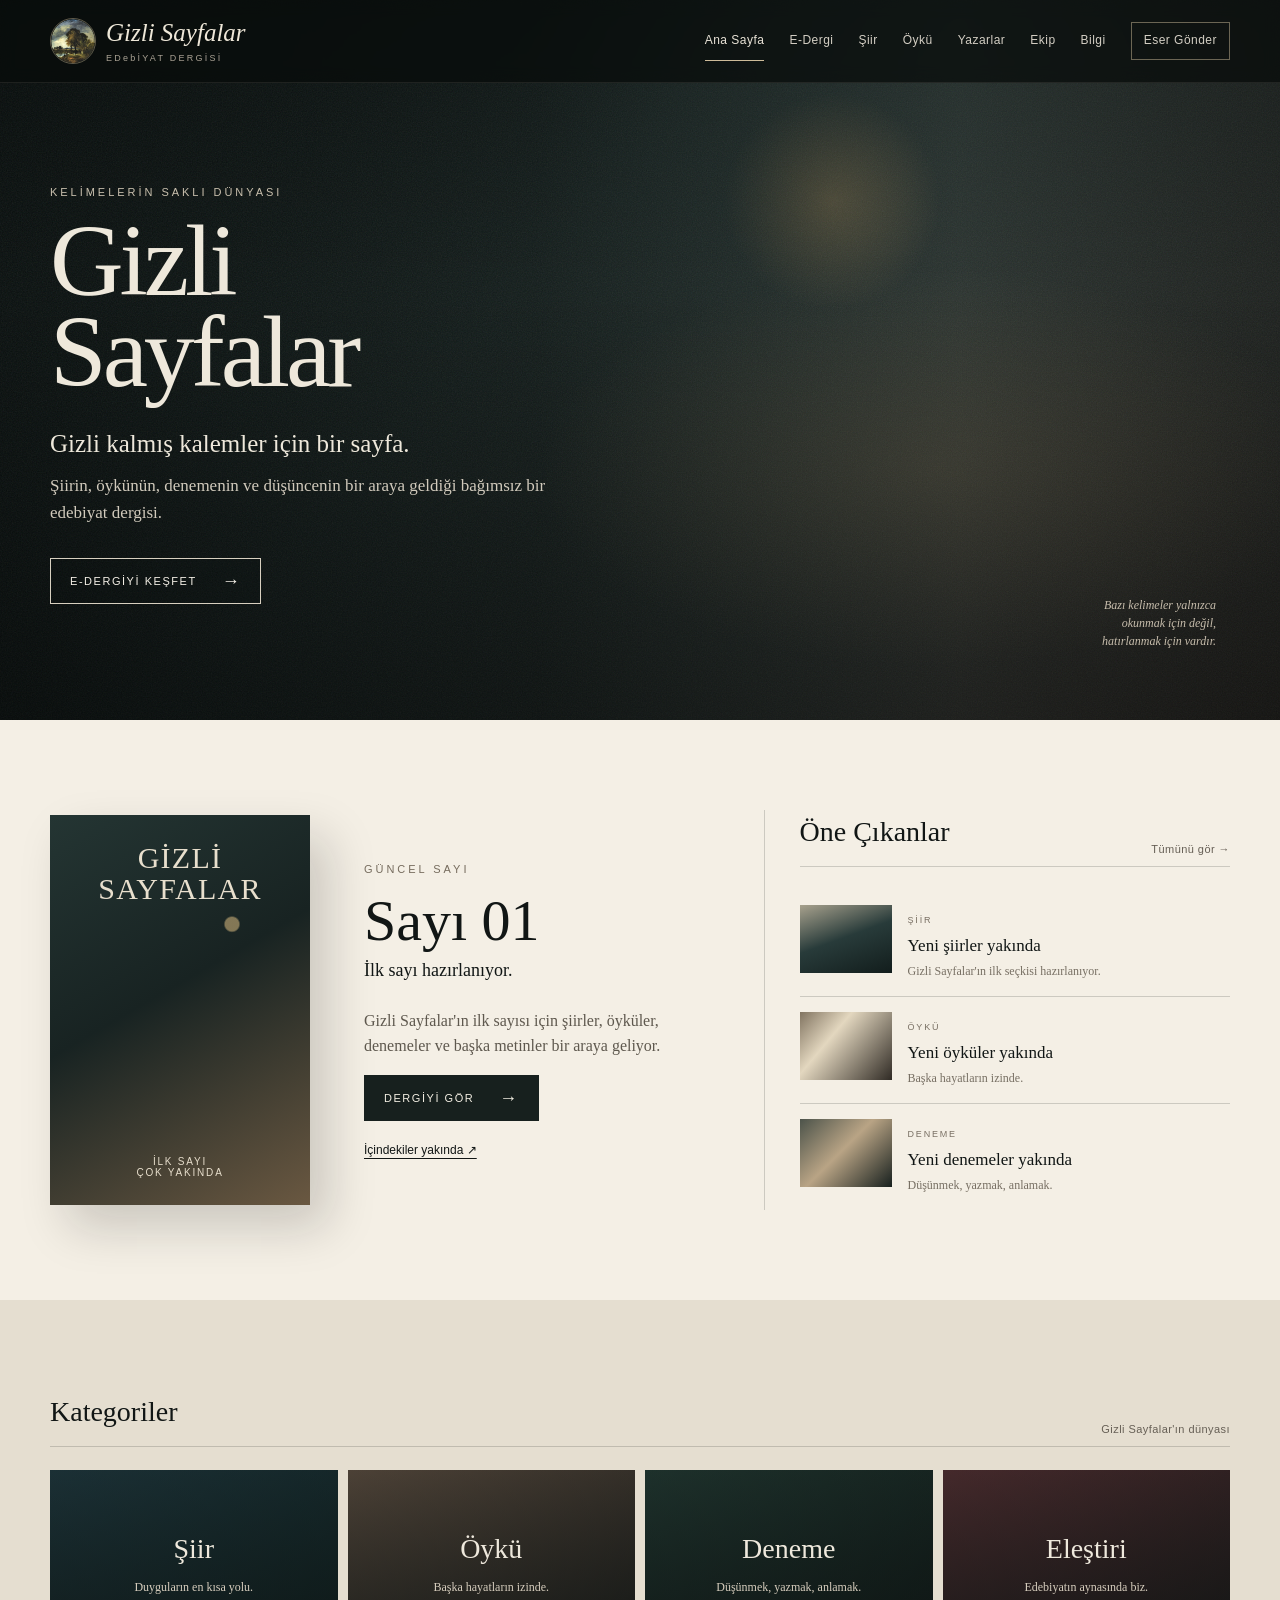
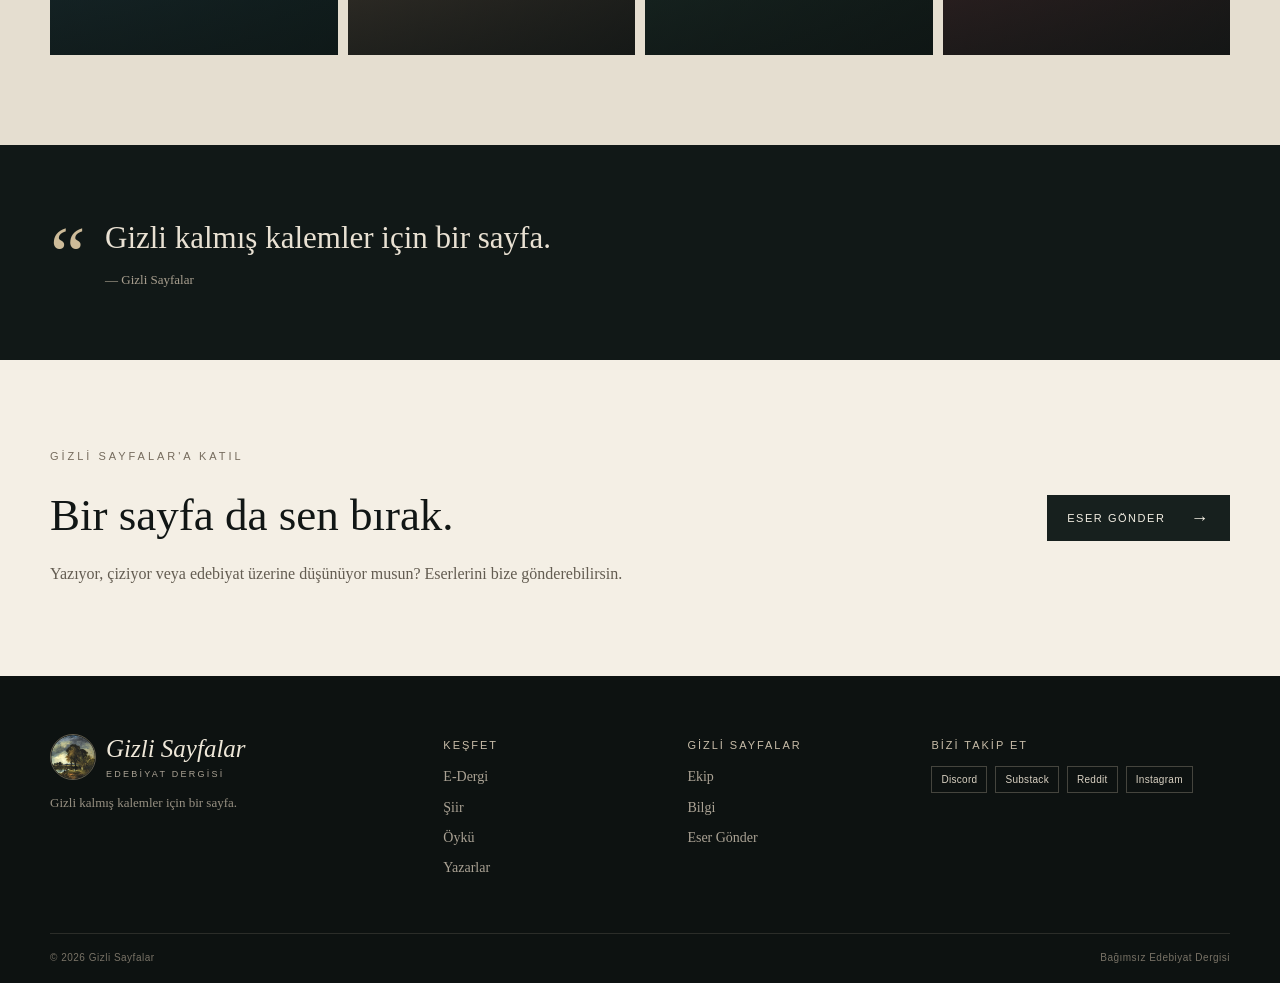
==== index.html @ 6bd56408 "Add files via upload" ====
<!doctype html>
<html lang="tr">
<head>
  <meta charset="utf-8">
  <meta name="viewport" content="width=device-width, initial-scale=1">
  <meta name="description" content="Gizli Sayfalar — Gizli kalmış kalemler için bir sayfa. Şiir, öykü, deneme ve edebiyat.">
  <title>Gizli Sayfalar — Edebiyat Dergisi</title>
  <link rel="icon" href="assets/logo.svg" type="image/svg+xml">
  <link rel="stylesheet" href="css/style.css">
</head>
<body>
<header class="site-header">
  <div class="container nav-wrap">
    <a class="brand" href="index.html" aria-label="Gizli Sayfalar ana sayfa">
      <span class="brand-mark"><img src="assets/logo-emblem.png" alt="" aria-hidden="true"><span><strong>Gizli Sayfalar</strong><small>EDebİYAT DERGİSİ</small></span></span>
    </a>
    <button class="menu-toggle" aria-label="Menüyü aç/kapat" aria-expanded="false">☰</button>
    <nav class="nav" aria-label="Ana menü">
      <a class="active" href="index.html">Ana Sayfa</a>
      <a href="pages/e-dergi.html">E-Dergi</a>
      <a href="pages/siir.html">Şiir</a>
      <a href="pages/oyku.html">Öykü</a>
      <a href="pages/yazarlar.html">Yazarlar</a>
      <a href="pages/ekip.html">Ekip</a>
      <a href="pages/bilgi.html">Bilgi</a>
      <a class="nav-submit" href="pages/gonder.html">Eser Gönder</a>
    </nav>
  </div>
</header>

<main>
  <section class="hero">
    <div class="hero-overlay"></div>
    <div class="container hero-content">
      <p class="eyebrow">KELİMELERİN SAKLI DÜNYASI</p>
      <h1>Gizli<br>Sayfalar</h1>
      <p class="hero-lead">Gizli kalmış kalemler için bir sayfa.</p>
      <p class="hero-copy">Şiirin, öykünün, denemenin ve düşüncenin bir araya geldiği bağımsız bir edebiyat dergisi.</p>
      <a class="button button-light" href="pages/e-dergi.html">E-DERGİYİ KEŞFET <span>→</span></a>
    </div>
    <div class="hero-note">Bazı kelimeler yalnızca<br>okunmak için değil,<br>hatırlanmak için vardır.</div>
  </section>

  <section class="issue-section section">
    <div class="container issue-grid">
      <div class="issue-cover cover-placeholder" aria-label="İlk sayı kapağı henüz hazır değil">
        <span>GİZLİ<br>SAYFALAR</span>
        <small>İLK SAYI<br>ÇOK YAKINDA</small>
      </div>
      <div class="issue-info">
        <p class="eyebrow dark">GÜNCEL SAYI</p>
        <h2>Sayı 01</h2>
        <p class="issue-status">İlk sayı hazırlanıyor.</p>
        <p>Gizli Sayfalar'ın ilk sayısı için şiirler, öyküler, denemeler ve başka metinler bir araya geliyor.</p>
        <a class="button button-dark" href="pages/e-dergi.html">DERGİYİ GÖR <span>→</span></a>
        <a class="text-link" href="pages/e-dergi.html">İçindekiler yakında ↗</a>
      </div>
      <div class="recent">
        <div class="section-heading">
          <h2>Öne Çıkanlar</h2>
          <a href="pages/siir.html">Tümünü gör →</a>
        </div>
        <article class="recent-item">
          <div class="mini-image img-sea"></div>
          <div><span>ŞİİR</span><h3>Yeni şiirler yakında</h3><p>Gizli Sayfalar'ın ilk seçkisi hazırlanıyor.</p></div>
        </article>
        <article class="recent-item">
          <div class="mini-image img-paper"></div>
          <div><span>ÖYKÜ</span><h3>Yeni öyküler yakında</h3><p>Başka hayatların izinde.</p></div>
        </article>
        <article class="recent-item">
          <div class="mini-image img-window"></div>
          <div><span>DENEME</span><h3>Yeni denemeler yakında</h3><p>Düşünmek, yazmak, anlamak.</p></div>
        </article>
      </div>
    </div>
  </section>

  <section class="categories section section-muted">
    <div class="container">
      <div class="section-heading">
        <h2>Kategoriler</h2>
        <span>Gizli Sayfalar'ın dünyası</span>
      </div>
      <div class="category-grid">
        <a class="category-card cat-poem" href="pages/siir.html"><strong>Şiir</strong><small>Duyguların en kısa yolu.</small></a>
        <a class="category-card cat-story" href="pages/oyku.html"><strong>Öykü</strong><small>Başka hayatların izinde.</small></a>
        <a class="category-card cat-essay" href="pages/siir.html"><strong>Deneme</strong><small>Düşünmek, yazmak, anlamak.</small></a>
        <a class="category-card cat-crit" href="pages/siir.html"><strong>Eleştiri</strong><small>Edebiyatın aynasında biz.</small></a>
      </div>
    </div>
  </section>

  <section class="quote-band">
    <div class="container">
      <span class="quote-mark">“</span>
      <p>Gizli kalmış kalemler için bir sayfa.</p>
      <small>— Gizli Sayfalar</small>
    </div>
  </section>

  <section class="join section">
    <div class="container join-grid">
      <div>
        <p class="eyebrow dark">GİZLİ SAYFALAR'A KATIL</p>
        <h2>Bir sayfa da sen bırak.</h2>
        <p>Yazıyor, çiziyor veya edebiyat üzerine düşünüyor musun? Eserlerini bize gönderebilirsin.</p>
      </div>
      <a class="button button-dark" href="pages/gonder.html">ESER GÖNDER <span>→</span></a>
    </div>
  </section>
</main>

<footer class="site-footer">
  <div class="container footer-grid">
    <div><span class="brand-mark footer-brand"><img src="assets/logo-emblem.png" alt="" aria-hidden="true"><span><strong>Gizli Sayfalar</strong><small>EDEBİYAT DERGİSİ</small></span></span><p>Gizli kalmış kalemler için bir sayfa.</p></div>
    <div><h3>Keşfet</h3><a href="pages/e-dergi.html">E-Dergi</a><a href="pages/siir.html">Şiir</a><a href="pages/oyku.html">Öykü</a><a href="pages/yazarlar.html">Yazarlar</a></div>
    <div><h3>Gizli Sayfalar</h3><a href="pages/ekip.html">Ekip</a><a href="pages/bilgi.html">Bilgi</a><a href="pages/gonder.html">Eser Gönder</a></div>
    <div><h3>Bizi takip et</h3><div class="socials">
      <a href="https://discord.gg/N4m8sy9b" target="_blank" rel="noopener" aria-label="Discord">Discord</a>
      <a href="https://substack.com/@lebklebkral?utm_source=share&utm_medium=android&r=7fsu47" target="_blank" rel="noopener" aria-label="Substack">Substack</a>
      <a href="https://www.reddit.com/r/GizliSayfalar/s/rLZT53cDWE" target="_blank" rel="noopener" aria-label="Reddit">Reddit</a>
      <a href="#" aria-label="Instagram — daha sonra eklenecek">Instagram</a>
    </div></div>
  </div>
  <div class="container footer-bottom"><span>© 2026 Gizli Sayfalar</span><span>Bağımsız Edebiyat Dergisi</span></div>
</footer>
<script src="js/main.js"></script>
</body>
</html>
---- css/style.css ----
:root{
  --ink:#111615; --ink-2:#17201e; --cream:#eee8db; --paper:#f4efe5;
  --paper-2:#e7dfd1; --muted:#aaa294; --gold:#cdbb99; --line:rgba(24,29,27,.18);
  --serif: Georgia, "Times New Roman", serif; --sans: Inter, Arial, Helvetica, sans-serif;
}
*{box-sizing:border-box}
html{scroll-behavior:smooth}
body{margin:0;background:var(--paper);color:var(--ink);font-family:var(--serif);line-height:1.6}
img{max-width:100%;display:block}
a{color:inherit;text-decoration:none}
button{font:inherit}
.container{width:min(1180px, calc(100% - 48px));margin:auto}
.site-header{position:absolute;top:0;left:0;right:0;z-index:20;background:rgba(8,12,11,.72);backdrop-filter:blur(8px);border-bottom:1px solid rgba(238,232,219,.09)}
.nav-wrap{min-height:82px;display:flex;align-items:center;justify-content:space-between;gap:32px}
.brand-mark{display:flex;align-items:center;gap:10px;min-width:230px}
.brand-mark>img{width:46px;height:46px;object-fit:cover;border-radius:50%;border:1px solid rgba(205,187,153,.45)}
.brand-mark>span{display:flex;flex-direction:column;line-height:1}
.brand-mark strong{font:italic 25px var(--serif);font-weight:400;color:#eee7d8;white-space:nowrap}
.brand-mark small{font:9px var(--sans);letter-spacing:.25em;color:#aaa294;margin-top:6px}
.footer-brand{margin-bottom:12px}
.nav{display:flex;align-items:center;gap:25px;font-family:var(--sans);font-size:12px;letter-spacing:.04em;color:#e9e3d7}
.nav a{padding:29px 0;position:relative;opacity:.9}
.nav a:hover,.nav a.active{opacity:1}
.nav a.active:after{content:"";position:absolute;left:0;right:0;bottom:19px;height:1px;background:var(--gold)}
.nav-submit{border:1px solid rgba(205,187,153,.55);padding:8px 12px!important}
.nav-submit:after{display:none}
.menu-toggle{display:none;background:none;border:0;color:var(--cream);font-size:24px;cursor:pointer}
.hero{min-height:720px;position:relative;display:flex;align-items:center;background:
linear-gradient(90deg,rgba(8,14,13,.96) 0%,rgba(8,14,13,.72) 42%,rgba(8,14,13,.18) 75%,rgba(8,14,13,.48) 100%),
radial-gradient(circle at 65% 28%,rgba(203,168,108,.42),transparent 11%),
linear-gradient(130deg,#13201f 0%,#304340 40%,#302a25 100%);overflow:hidden;color:var(--cream)}
.hero:after{content:"";position:absolute;inset:0;background:
linear-gradient(180deg,rgba(0,0,0,.18),transparent 40%,rgba(0,0,0,.32)),
radial-gradient(ellipse at 73% 65%,rgba(196,163,112,.14),transparent 30%);pointer-events:none}
.hero-overlay{position:absolute;inset:0;background-image:url("../assets/hero-texture.svg");opacity:.12;background-size:700px}
.hero-content{position:relative;z-index:2;padding-top:70px}
.eyebrow{font:11px var(--sans);letter-spacing:.27em;color:#c9c0ae;margin:0 0 17px}
.eyebrow.dark{color:#756b5d}
.hero h1{font-size:clamp(58px,8vw,102px);font-weight:400;line-height:.9;margin:0 0 26px;letter-spacing:-.04em}
.hero-lead{font-size:25px;margin:0 0 8px;max-width:540px}
.hero-copy{font-size:17px;color:#d1cabc;max-width:550px;margin:0 0 32px}
.button{display:inline-flex;align-items:center;gap:25px;min-height:46px;padding:0 19px;font:11px var(--sans);letter-spacing:.14em;border:1px solid;transition:.2s}
.button span{font-size:18px;line-height:0}
.button-light{border-color:#d8d0c0;color:#f5f0e7;background:rgba(12,17,16,.15)}
.button-light:hover{background:#eee8db;color:#111615}
.button-dark{background:#17201e;border-color:#17201e;color:#f3eee3}
.button-dark:hover{background:#2b3834}
.hero-note{position:absolute;right:5%;bottom:70px;z-index:2;color:#c7bdac;font-size:12px;font-style:italic;text-align:right;line-height:1.5}
.section{padding:90px 0}
.issue-grid{display:grid;grid-template-columns:260px 1fr 1.35fr;gap:54px;align-items:center}
.issue-cover{aspect-ratio:2/3;box-shadow:18px 22px 45px rgba(15,19,17,.18)}
.cover-placeholder{background:
radial-gradient(circle at 70% 28%,rgba(218,187,127,.55) 0 2%,transparent 2.5%),
linear-gradient(150deg,#243533,#182322 45%,#6a5841);color:#e8dfcd;display:flex;flex-direction:column;justify-content:space-between;padding:27px;text-align:center;letter-spacing:.08em}
.cover-placeholder span{font-size:30px;line-height:1.05}
.cover-placeholder small{font:10px var(--sans);letter-spacing:.18em}
.issue-info h2{font-size:58px;font-weight:400;line-height:1;margin:0 0 6px}
.issue-status{font-size:18px;margin:0 0 23px}
.issue-info>p:not(.eyebrow):not(.issue-status){max-width:430px;color:#5e584e}
.text-link{display:block;margin-top:22px;font:12px var(--sans);text-decoration:underline;text-underline-offset:4px}
.section-heading{display:flex;align-items:end;justify-content:space-between;gap:20px;margin-bottom:23px;border-bottom:1px solid var(--line);padding-bottom:11px}
.section-heading h2{font-size:28px;font-weight:400;margin:0}
.section-heading a,.section-heading>span{font:11px var(--sans);color:#665f55;letter-spacing:.04em}
.recent{border-left:1px solid var(--line);padding-left:35px}
.recent-item{display:grid;grid-template-columns:92px 1fr;gap:16px;padding:15px 0;border-bottom:1px solid var(--line)}
.recent-item:last-child{border-bottom:0}
.mini-image{width:92px;height:68px;background-size:cover;background-position:center}
.img-sea{background:linear-gradient(160deg,#a7a18d,#283b3a 48%,#121d1c)}
.img-paper{background:linear-gradient(130deg,#817461,#e3d7bf 35%,#302b25)}
.img-window{background:linear-gradient(135deg,#4c534a,#b9a485 46%,#17201e)}
.recent-item span{font:9px var(--sans);letter-spacing:.2em;color:#786f63}
.recent-item h3{font-size:17px;font-weight:400;margin:2px 0}
.recent-item p{font-size:12px;color:#776f63;margin:0}
.section-muted{background:#e5ded0}
.category-grid{display:grid;grid-template-columns:repeat(4,1fr);gap:10px}
.category-card{min-height:185px;position:relative;display:flex;flex-direction:column;align-items:center;justify-content:center;text-align:center;color:#eee8dc;overflow:hidden;background:#273532}
.category-card:before{content:"";position:absolute;inset:0;background:linear-gradient(rgba(14,20,19,.38),rgba(14,20,19,.72));z-index:0}
.category-card>*{position:relative;z-index:1}
.cat-poem{background:linear-gradient(145deg,#23414a,#102525)}
.cat-story{background:linear-gradient(145deg,#725d4c,#292521)}
.cat-essay{background:linear-gradient(145deg,#27423a,#111c19)}
.cat-crit{background:linear-gradient(145deg,#66363a,#241c1c)}
.category-card strong{font-size:28px;font-weight:400}
.category-card small{font-size:12px;margin-top:6px;color:#d6cdbd}
.quote-band{background:#111817;color:#e9e1d3;padding:68px 0}
.quote-band .container{position:relative;padding-left:55px}
.quote-mark{position:absolute;left:0;top:-22px;font-size:80px;color:var(--gold)}
.quote-band p{font-size:31px;margin:0 0 4px}
.quote-band small{font-size:13px;color:#aaa090}
.join{background:var(--paper)}
.join-grid{display:flex;align-items:center;justify-content:space-between;gap:40px}
.join h2{font-size:45px;font-weight:400;margin:0 0 10px}
.join p:not(.eyebrow){max-width:650px;color:#635c51;margin:0}
.site-footer{background:#0d1211;color:#d9d1c2;padding:58px 0 20px}
.footer-grid{display:grid;grid-template-columns:1.4fr .8fr .8fr 1.2fr;gap:45px;padding-bottom:45px}
.footer-logo{width:220px;margin-bottom:15px}
.footer-grid p{color:#989183;font-size:13px;max-width:260px}
.footer-grid h3{font:11px var(--sans);letter-spacing:.18em;text-transform:uppercase;color:#c8bda9;margin:5px 0 15px}
.footer-grid>div>a{display:block;font-size:14px;color:#aaa294;margin:8px 0}
.socials{display:flex;flex-wrap:wrap;gap:8px}
.socials a{border:1px solid rgba(215,202,179,.28)!important;padding:7px 9px!important;font:10px var(--sans)!important;letter-spacing:.03em}
.footer-bottom{border-top:1px solid rgba(215,202,179,.15);padding-top:18px;display:flex;justify-content:space-between;gap:20px;color:#787266;font:10px var(--sans);letter-spacing:.05em}
.page-hero{background:#111817;color:var(--cream);padding:150px 0 70px}
.page-hero h1{font-size:64px;font-weight:400;line-height:1;margin:0 0 12px}
.page-hero p{max-width:650px;color:#bdb4a5}
.content-section{padding:70px 0}
.content-section h2{font-size:36px;font-weight:400}
.content-section p,.content-section li{font-size:17px;color:#5e584f}
.cards{display:grid;grid-template-columns:repeat(3,1fr);gap:18px}
.card{background:#f0e9dd;border:1px solid var(--line);padding:28px}
.card h3{font-size:24px;font-weight:400;margin:5px 0}
.card small{font:10px var(--sans);letter-spacing:.17em;color:#7b7265}
.form-box{max-width:720px;background:#eee7da;border:1px solid var(--line);padding:32px}
.form-box label{display:block;font:11px var(--sans);letter-spacing:.12em;text-transform:uppercase;margin:0 0 7px}
.form-box input,.form-box textarea,.form-box select{width:100%;padding:12px;border:1px solid #c8c0b2;background:#f8f3e9;font:15px var(--serif);margin-bottom:20px}
.form-box textarea{min-height:160px;resize:vertical}
.notice{padding:22px;border-left:3px solid #9d8968;background:#e7dfd0}
.reader{background:#191f1d;color:#eee8dc;min-height:600px;padding:80px 0}
.reader-page{max-width:800px;margin:auto;background:#f5efe4;color:#211f1b;padding:70px 80px;box-shadow:0 15px 40px rgba(0,0,0,.25)}
.reader-page h1{font-size:48px;font-weight:400;line-height:1.05}
.reader-page .meta{font:10px var(--sans);letter-spacing:.18em;color:#776e62}
.reader-page p{font-size:18px;line-height:1.85}
@media(max-width:1000px){
  .nav{gap:14px;font-size:11px}
  .issue-grid{grid-template-columns:220px 1fr}
  .recent{grid-column:1/-1;border-left:0;border-top:1px solid var(--line);padding:28px 0 0}
  .footer-grid{grid-template-columns:1fr 1fr}
}
@media(max-width:760px){
  .container{width:min(100% - 28px,1180px)}
  .site-header{position:absolute;background:rgba(7,11,10,.86)}
  .nav-wrap{min-height:68px}
  .brand img{width:180px}
  .menu-toggle{
    display:block;background:transparent;border:1px solid rgba(205,187,153,.35);
    color:var(--cream);width:42px;height:42px;border-radius:0;font-size:20px;
  }
  .nav{
    display:none;position:absolute;left:14px;right:14px;top:68px;
    background:#0c1110;border:1px solid rgba(238,232,219,.13);
    padding:8px;flex-direction:column;align-items:stretch;gap:0;
    box-shadow:0 18px 45px rgba(0,0,0,.35)
  }
  .nav.open{display:flex}
  .nav a{padding:13px 11px;font-size:11px;border-bottom:1px solid rgba(238,232,219,.07)}
  .nav a:last-child{border-bottom:0}
  .nav a.active:after{display:none}
  .nav-submit{margin:7px 3px;padding:10px!important;text-align:center;border-color:rgba(205,187,153,.55)!important}

  /* Phone-specific hero: stacked editorial cover + text instead of a scaled desktop hero */
  .hero{
    min-height:auto;padding:118px 0 48px;
    background:
      linear-gradient(180deg,rgba(7,12,11,.78),rgba(7,12,11,.92)),
      radial-gradient(circle at 50% 22%,rgba(205,180,130,.34),transparent 22%),
      linear-gradient(145deg,#172422,#273633 50%,#161d1c);
  }
  .hero-content{padding-top:0;text-align:center;display:flex;flex-direction:column;align-items:center}
  .eyebrow{font-size:9px;letter-spacing:.24em}
  .hero h1{font-size:clamp(54px,17vw,76px);line-height:.86;margin:6px 0 20px}
  .hero-lead{font-size:20px;line-height:1.35;max-width:330px}
  .hero-copy{font-size:14px;line-height:1.65;max-width:340px;margin-bottom:25px;color:#cfc7b8}
  .hero .button{min-height:48px;padding:0 18px}
  .hero-note{display:none}
  .hero:before{
    content:"";width:min(72vw,280px);aspect-ratio:1;border-radius:50%;
    margin:0 auto 30px;
    background:
      linear-gradient(rgba(10,15,14,.12),rgba(10,15,14,.18)),
      url("../assets/gizli-sayfalar-amblem.jpg") center/cover no-repeat;
    border:1px solid rgba(219,204,174,.3);
    box-shadow:0 15px 45px rgba(0,0,0,.32);
    order:-1;
  }

  .section{padding:58px 0}
  .issue-grid{grid-template-columns:1fr;gap:27px}
  .issue-cover{width:min(68vw,260px);margin:auto}
  .issue-info{text-align:center}
  .issue-info h2{font-size:46px}
  .issue-info>p:not(.eyebrow):not(.issue-status){margin-left:auto;margin-right:auto}
  .issue-info .button{margin-top:5px}
  .recent{grid-column:auto;border-left:0;border-top:1px solid var(--line);padding:30px 0 0}
  .section-heading{align-items:center}
  .section-heading h2{font-size:26px}
  .section-heading a{font-size:10px}
  .recent-item{grid-template-columns:84px 1fr;gap:14px;padding:13px 0}
  .mini-image{width:84px;height:66px}
  .recent-item h3{font-size:17px}
  .recent-item p{font-size:11px;line-height:1.45}

  .section-muted{padding-top:54px;padding-bottom:54px}
  .category-grid{grid-template-columns:1fr 1fr;gap:8px}
  .category-card{min-height:145px}
  .category-card strong{font-size:23px}
  .category-card small{font-size:10px;padding:0 10px}

  .quote-band{padding:52px 0}
  .quote-band .container{padding-left:35px}
  .quote-mark{font-size:62px;top:-15px}
  .quote-band p{font-size:22px;line-height:1.4}

  .join-grid{display:block;text-align:center}
  .join h2{font-size:38px;line-height:1.1}
  .join p:not(.eyebrow){font-size:14px;line-height:1.6}
  .join-grid .button{margin-top:24px}

  .site-footer{padding:48px 0 18px}
  .footer-grid{grid-template-columns:1fr 1fr;gap:30px}
  .footer-grid>div:first-child{grid-column:1/-1}
  .footer-logo{width:195px}
  .footer-grid h3{font-size:10px}
  .footer-grid>div>a{font-size:13px}
  .socials{gap:6px}
  .socials a{font-size:9px!important;padding:7px 8px!important}
  .footer-bottom{flex-direction:column;gap:5px;text-align:center;align-items:center}

  .page-hero{padding:122px 0 55px}
  .page-hero h1{font-size:46px;line-height:1.02}
  .page-hero p{font-size:14px}
  .content-section{padding:52px 0}
  .content-section h2{font-size:32px}
  .content-section p,.content-section li{font-size:16px}
  .cards{grid-template-columns:1fr}
  .card{padding:24px}
  .reader{padding:40px 0;min-height:500px}
  .reader-page{padding:36px 21px}
  .reader-page h1{font-size:37px;line-height:1.08}
  .reader-page p{font-size:17px;line-height:1.8}
}
@media(max-width:430px){
  .category-grid,.footer-grid{grid-template-columns:1fr}
  .footer-grid>div:first-child{grid-column:auto}
  .recent-item{grid-template-columns:80px 1fr}
  .mini-image{width:80px}
}
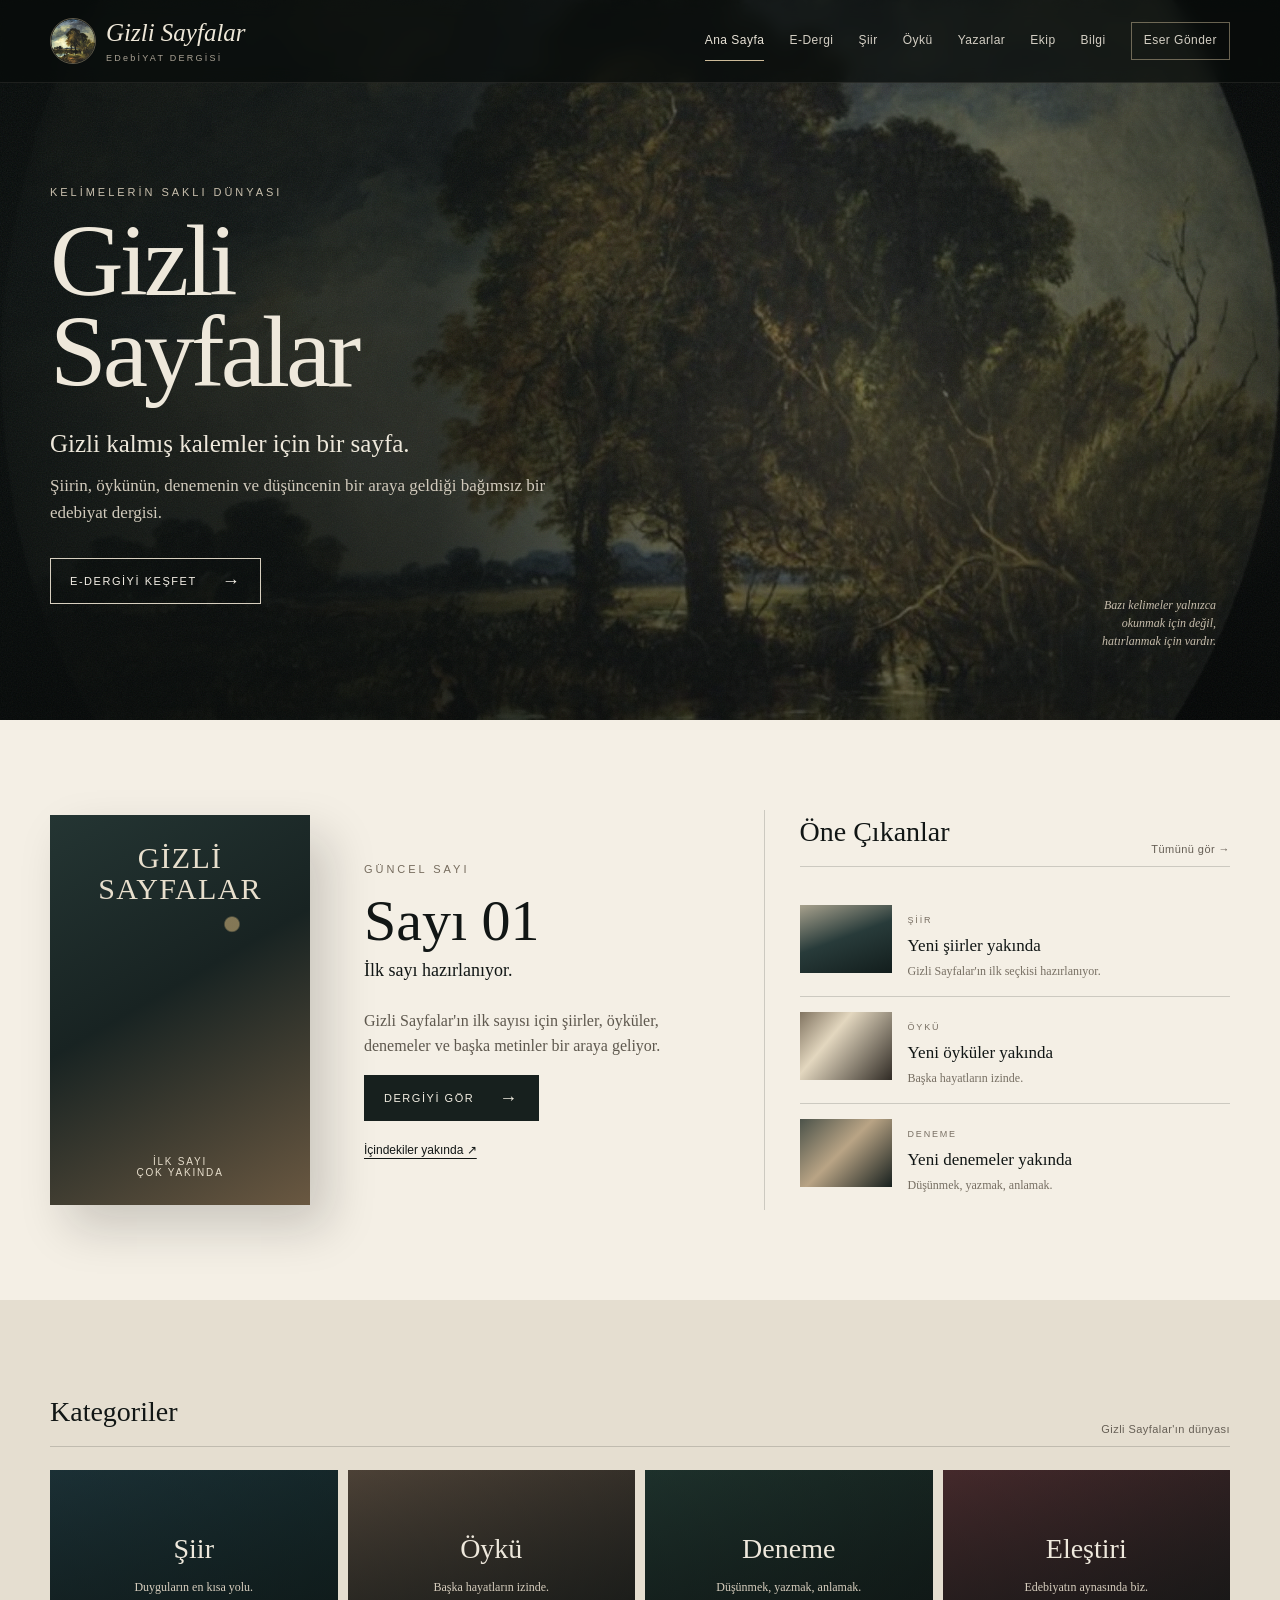
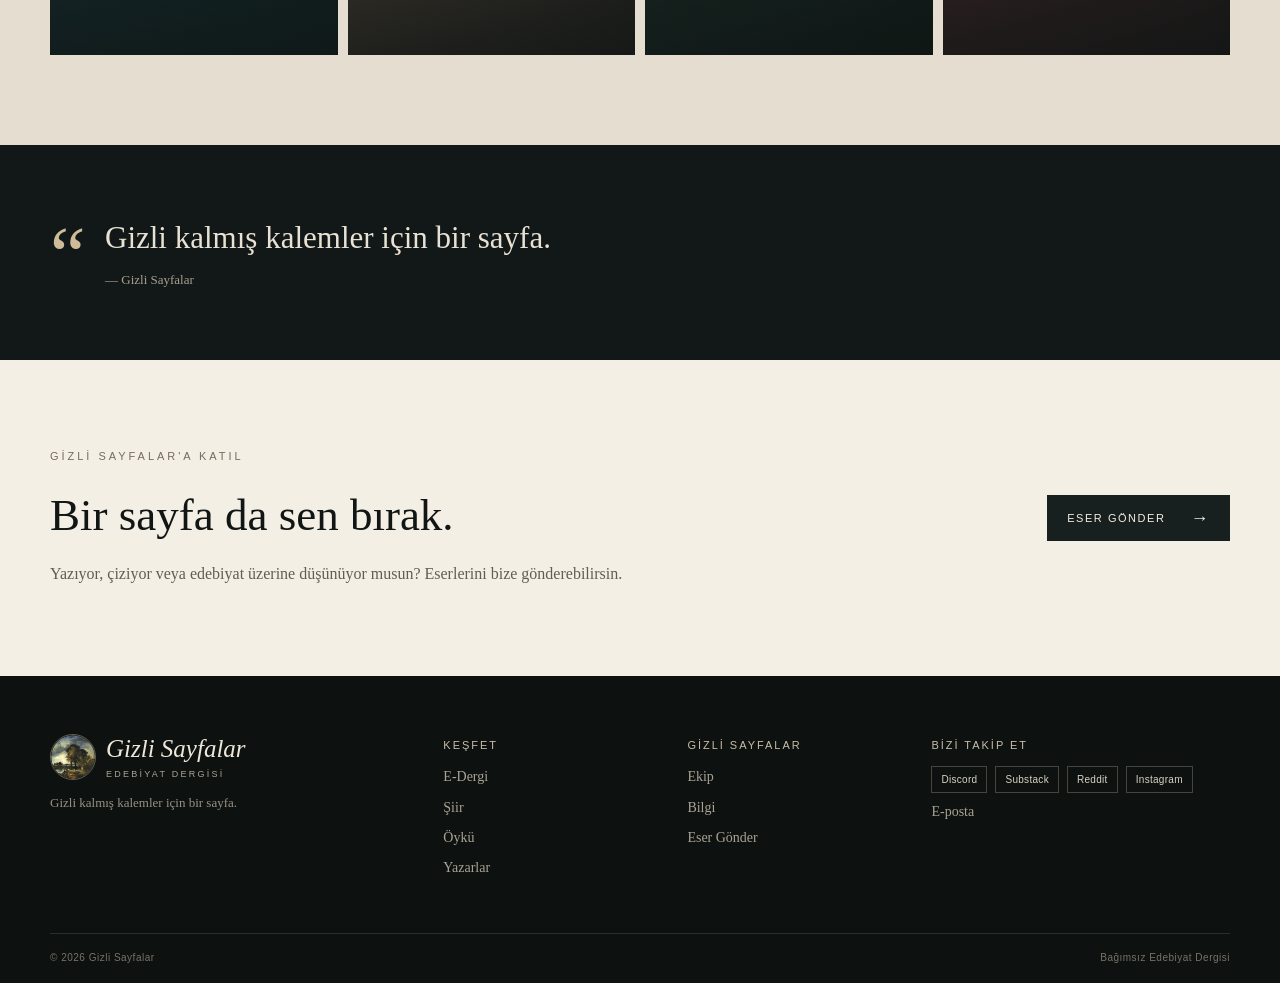
==== commit e4aa50df: "Add files via upload" ====
--- a/index.html
+++ b/index.html
@@ -120,8 +120,8 @@
       <a href="https://discord.gg/N4m8sy9b" target="_blank" rel="noopener" aria-label="Discord">Discord</a>
       <a href="https://substack.com/@lebklebkral?utm_source=share&utm_medium=android&r=7fsu47" target="_blank" rel="noopener" aria-label="Substack">Substack</a>
       <a href="https://www.reddit.com/r/GizliSayfalar/s/rLZT53cDWE" target="_blank" rel="noopener" aria-label="Reddit">Reddit</a>
-      <a href="#" aria-label="Instagram — daha sonra eklenecek">Instagram</a>
-    </div></div>
+      <a href="https://www.instagram.com/gizlisayfalardergisi?igsi=eDFiaDN3czNrcjU2" target="_blank" rel="noopener" aria-label="Instagram">Instagram</a>
+    </div><a href="mailto:gizlisayfalardergisi@gmail.com" aria-label="E-posta">E-posta</a></div></div>
   </div>
   <div class="container footer-bottom"><span>© 2026 Gizli Sayfalar</span><span>Bağımsız Edebiyat Dergisi</span></div>
 </footer>
--- a/css/style.css
+++ b/css/style.css
@@ -26,9 +26,8 @@
 .nav-submit:after{display:none}
 .menu-toggle{display:none;background:none;border:0;color:var(--cream);font-size:24px;cursor:pointer}
 .hero{min-height:720px;position:relative;display:flex;align-items:center;background:
-linear-gradient(90deg,rgba(8,14,13,.96) 0%,rgba(8,14,13,.72) 42%,rgba(8,14,13,.18) 75%,rgba(8,14,13,.48) 100%),
-radial-gradient(circle at 65% 28%,rgba(203,168,108,.42),transparent 11%),
-linear-gradient(130deg,#13201f 0%,#304340 40%,#302a25 100%);overflow:hidden;color:var(--cream)}
+linear-gradient(90deg,rgba(7,12,11,.97) 0%,rgba(7,12,11,.84) 34%,rgba(7,12,11,.38) 61%,rgba(7,12,11,.68) 100%),
+url("../assets/hero.jpg") center/cover no-repeat;overflow:hidden;color:var(--cream)}
 .hero:after{content:"";position:absolute;inset:0;background:
 linear-gradient(180deg,rgba(0,0,0,.18),transparent 40%,rgba(0,0,0,.32)),
 radial-gradient(ellipse at 73% 65%,rgba(196,163,112,.14),transparent 30%);pointer-events:none}
@@ -149,11 +148,10 @@
 
   /* Phone-specific hero: stacked editorial cover + text instead of a scaled desktop hero */
   .hero{
-    min-height:auto;padding:118px 0 48px;
+    min-height:auto;padding:112px 0 48px;
     background:
-      linear-gradient(180deg,rgba(7,12,11,.78),rgba(7,12,11,.92)),
-      radial-gradient(circle at 50% 22%,rgba(205,180,130,.34),transparent 22%),
-      linear-gradient(145deg,#172422,#273633 50%,#161d1c);
+      linear-gradient(180deg,rgba(7,12,11,.72),rgba(7,12,11,.93)),
+      url("../assets/hero.jpg") center 25%/cover no-repeat;
   }
   .hero-content{padding-top:0;text-align:center;display:flex;flex-direction:column;align-items:center}
   .eyebrow{font-size:9px;letter-spacing:.24em}
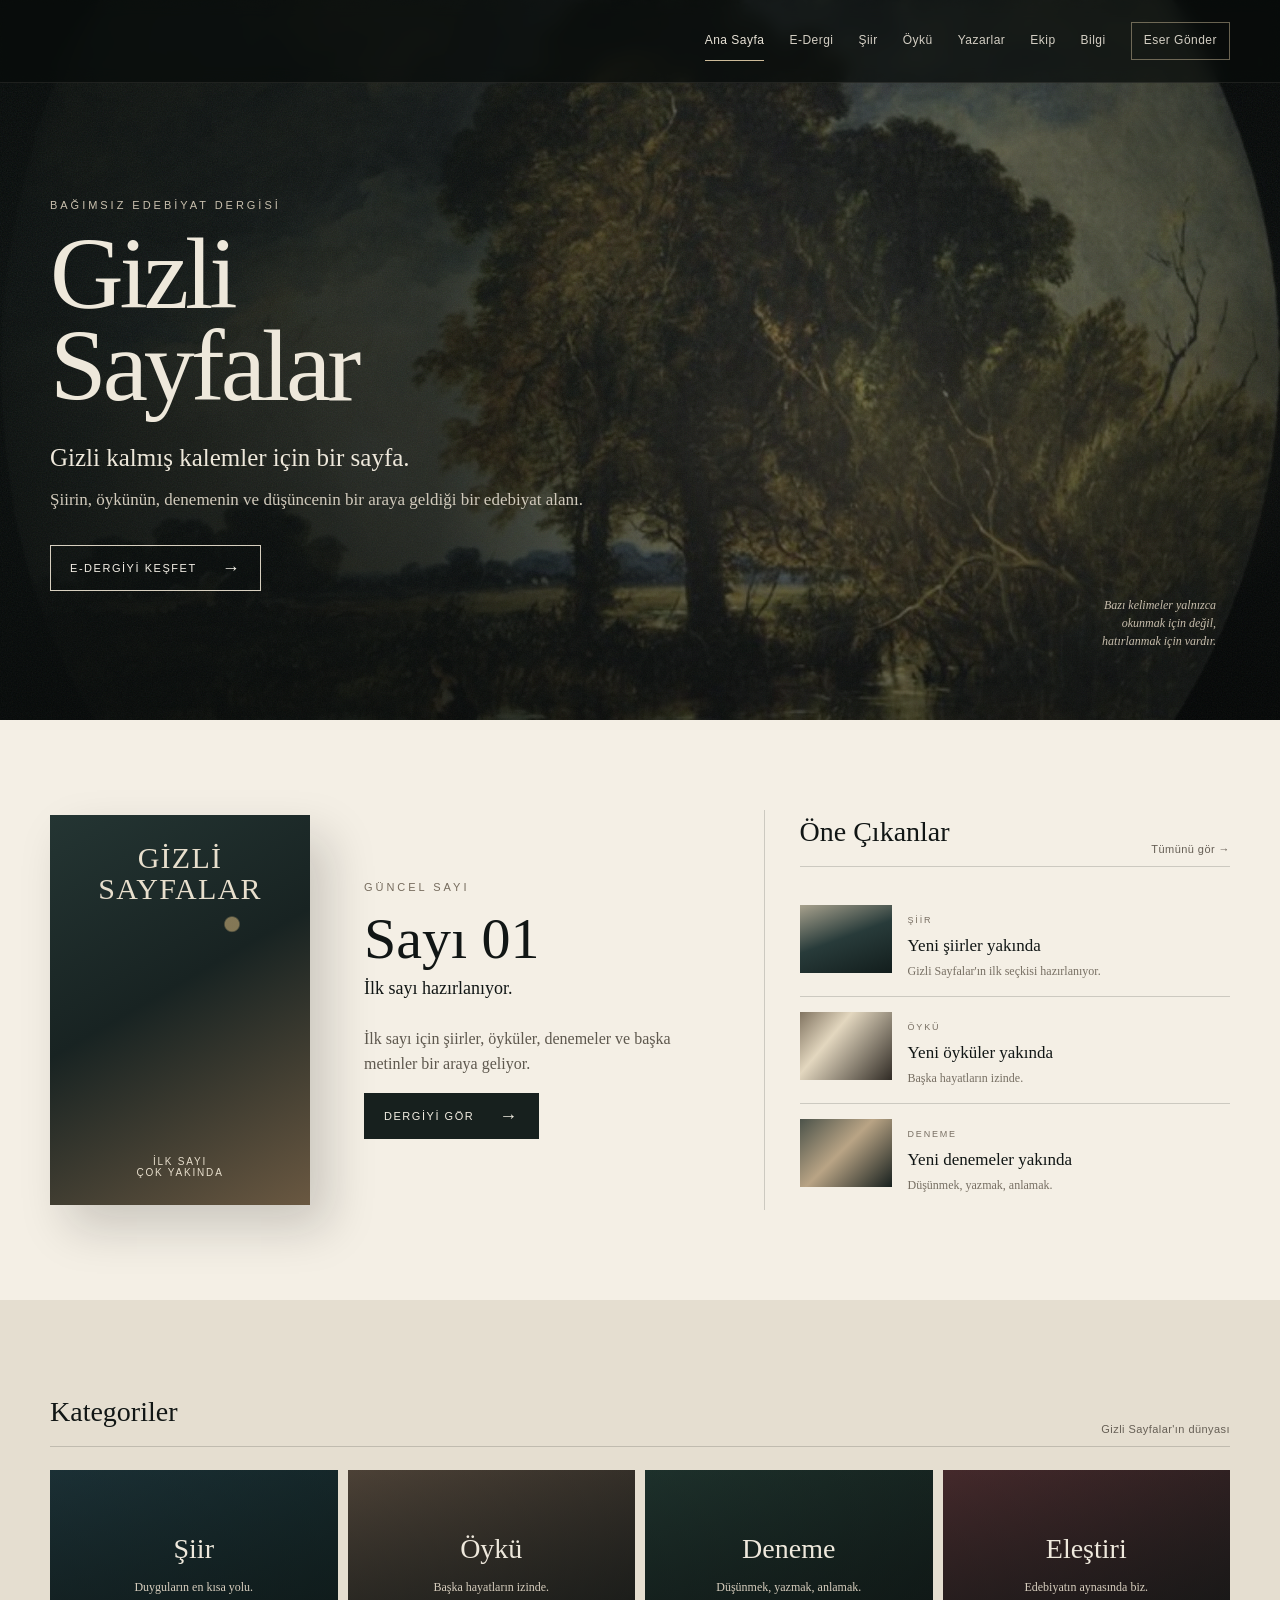
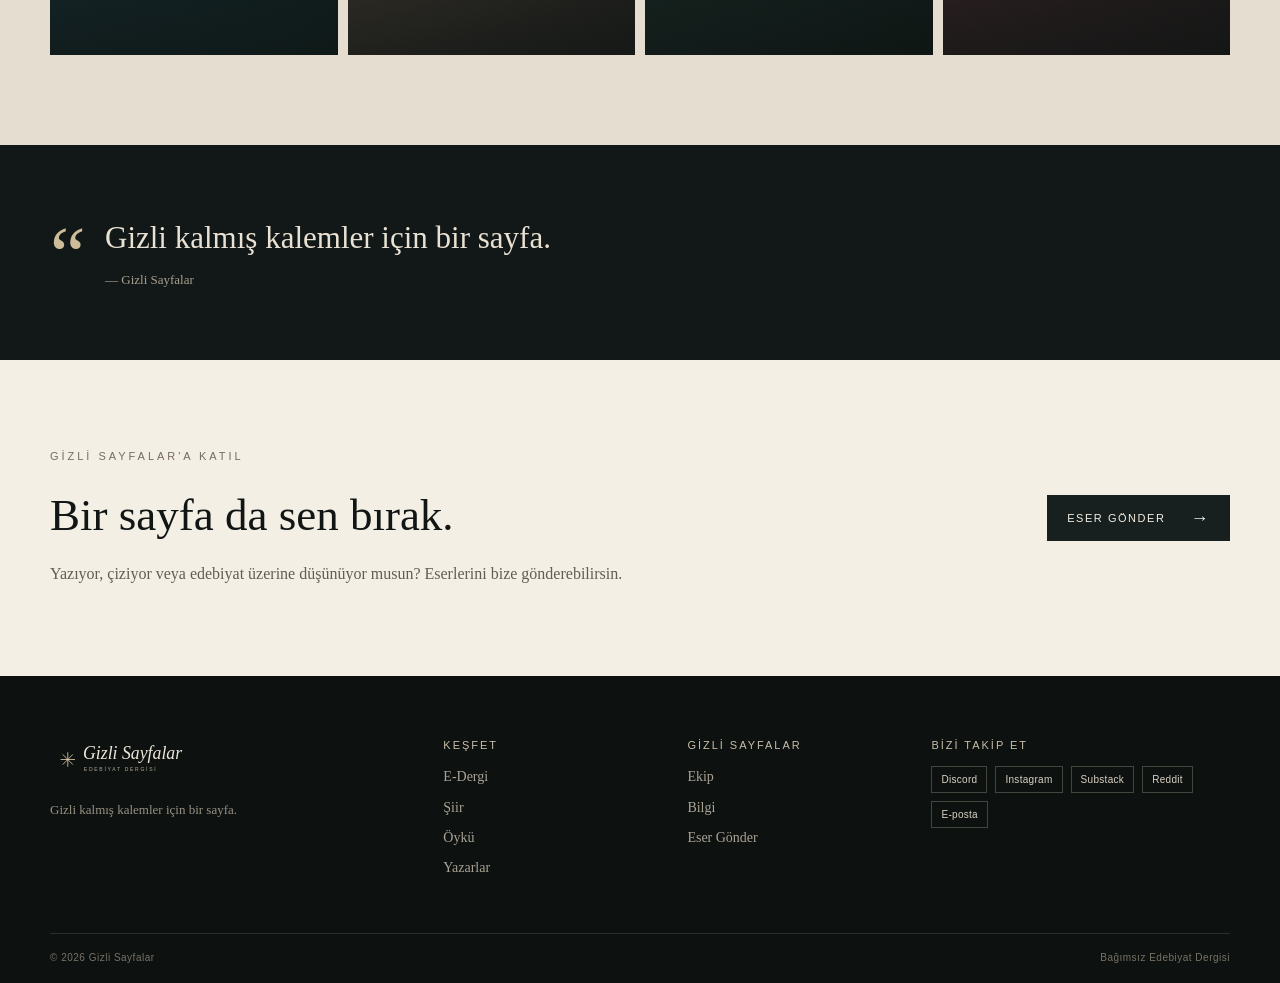
==== commit 28f0763a: "Add files via upload" ====
--- a/index.html
+++ b/index.html
@@ -1,19 +1,17 @@
 <!doctype html>
 <html lang="tr">
 <head>
-  <meta charset="utf-8">
-  <meta name="viewport" content="width=device-width, initial-scale=1">
-  <meta name="description" content="Gizli Sayfalar — Gizli kalmış kalemler için bir sayfa. Şiir, öykü, deneme ve edebiyat.">
-  <title>Gizli Sayfalar — Edebiyat Dergisi</title>
-  <link rel="icon" href="assets/logo.svg" type="image/svg+xml">
-  <link rel="stylesheet" href="css/style.css">
+<meta charset="utf-8">
+<meta name="viewport" content="width=device-width, initial-scale=1">
+<meta name="description" content="Gizli Sayfalar — Gizli kalmış kalemler için bir sayfa.">
+<title>Gizli Sayfalar — Edebiyat Dergisi</title>
+<link rel="icon" href="assets/logo.svg" type="image/svg+xml">
+<link rel="stylesheet" href="css/style.css">
 </head>
 <body>
 <header class="site-header">
   <div class="container nav-wrap">
-    <a class="brand" href="index.html" aria-label="Gizli Sayfalar ana sayfa">
-      <span class="brand-mark"><img src="assets/logo-emblem.png" alt="" aria-hidden="true"><span><strong>Gizli Sayfalar</strong><small>EDebİYAT DERGİSİ</small></span></span>
-    </a>
+    <a class="brand" href="index.html"><img src="assets/logo.svg" alt="Gizli Sayfalar"></a>
     <button class="menu-toggle" aria-label="Menüyü aç/kapat" aria-expanded="false">☰</button>
     <nav class="nav" aria-label="Ana menü">
       <a class="active" href="index.html">Ana Sayfa</a>
@@ -29,101 +27,71 @@
 </header>
 
 <main>
-  <section class="hero">
-    <div class="hero-overlay"></div>
-    <div class="container hero-content">
-      <p class="eyebrow">KELİMELERİN SAKLI DÜNYASI</p>
-      <h1>Gizli<br>Sayfalar</h1>
-      <p class="hero-lead">Gizli kalmış kalemler için bir sayfa.</p>
-      <p class="hero-copy">Şiirin, öykünün, denemenin ve düşüncenin bir araya geldiği bağımsız bir edebiyat dergisi.</p>
-      <a class="button button-light" href="pages/e-dergi.html">E-DERGİYİ KEŞFET <span>→</span></a>
-    </div>
-    <div class="hero-note">Bazı kelimeler yalnızca<br>okunmak için değil,<br>hatırlanmak için vardır.</div>
-  </section>
+<section class="hero">
+  <div class="hero-overlay"></div>
+  <div class="container hero-content">
+    <p class="eyebrow">BAĞIMSIZ EDEBİYAT DERGİSİ</p>
+    <h1>Gizli<br>Sayfalar</h1>
+    <p class="hero-lead">Gizli kalmış kalemler için bir sayfa.</p>
+    <p class="hero-copy">Şiirin, öykünün, denemenin ve düşüncenin bir araya geldiği bir edebiyat alanı.</p>
+    <a class="button button-light" href="pages/e-dergi.html">E-DERGİYİ KEŞFET <span>→</span></a>
+  </div>
+  <div class="hero-note">Bazı kelimeler yalnızca<br>okunmak için değil,<br>hatırlanmak için vardır.</div>
+</section>
 
-  <section class="issue-section section">
-    <div class="container issue-grid">
-      <div class="issue-cover cover-placeholder" aria-label="İlk sayı kapağı henüz hazır değil">
-        <span>GİZLİ<br>SAYFALAR</span>
-        <small>İLK SAYI<br>ÇOK YAKINDA</small>
-      </div>
-      <div class="issue-info">
-        <p class="eyebrow dark">GÜNCEL SAYI</p>
-        <h2>Sayı 01</h2>
-        <p class="issue-status">İlk sayı hazırlanıyor.</p>
-        <p>Gizli Sayfalar'ın ilk sayısı için şiirler, öyküler, denemeler ve başka metinler bir araya geliyor.</p>
-        <a class="button button-dark" href="pages/e-dergi.html">DERGİYİ GÖR <span>→</span></a>
-        <a class="text-link" href="pages/e-dergi.html">İçindekiler yakında ↗</a>
-      </div>
-      <div class="recent">
-        <div class="section-heading">
-          <h2>Öne Çıkanlar</h2>
-          <a href="pages/siir.html">Tümünü gör →</a>
-        </div>
-        <article class="recent-item">
-          <div class="mini-image img-sea"></div>
-          <div><span>ŞİİR</span><h3>Yeni şiirler yakında</h3><p>Gizli Sayfalar'ın ilk seçkisi hazırlanıyor.</p></div>
-        </article>
-        <article class="recent-item">
-          <div class="mini-image img-paper"></div>
-          <div><span>ÖYKÜ</span><h3>Yeni öyküler yakında</h3><p>Başka hayatların izinde.</p></div>
-        </article>
-        <article class="recent-item">
-          <div class="mini-image img-window"></div>
-          <div><span>DENEME</span><h3>Yeni denemeler yakında</h3><p>Düşünmek, yazmak, anlamak.</p></div>
-        </article>
-      </div>
-    </div>
-  </section>
+<section class="issue-section section">
+<div class="container issue-grid">
+  <div class="issue-cover cover-placeholder"><span>GİZLİ<br>SAYFALAR</span><small>İLK SAYI<br>ÇOK YAKINDA</small></div>
+  <div class="issue-info">
+    <p class="eyebrow dark">GÜNCEL SAYI</p>
+    <h2>Sayı 01</h2>
+    <p class="issue-status">İlk sayı hazırlanıyor.</p>
+    <p>İlk sayı için şiirler, öyküler, denemeler ve başka metinler bir araya geliyor.</p>
+    <a class="button button-dark" href="dergi/sayi-01/index.html">DERGİYİ GÖR <span>→</span></a>
+  </div>
+  <div class="recent">
+    <div class="section-heading"><h2>Öne Çıkanlar</h2><a href="pages/siir.html">Tümünü gör →</a></div>
+    <article class="recent-item"><div class="mini-image img-sea"></div><div><span>ŞİİR</span><h3>Yeni şiirler yakında</h3><p>Gizli Sayfalar'ın ilk seçkisi hazırlanıyor.</p></div></article>
+    <article class="recent-item"><div class="mini-image img-paper"></div><div><span>ÖYKÜ</span><h3>Yeni öyküler yakında</h3><p>Başka hayatların izinde.</p></div></article>
+    <article class="recent-item"><div class="mini-image img-window"></div><div><span>DENEME</span><h3>Yeni denemeler yakında</h3><p>Düşünmek, yazmak, anlamak.</p></div></article>
+  </div>
+</div>
+</section>
 
-  <section class="categories section section-muted">
-    <div class="container">
-      <div class="section-heading">
-        <h2>Kategoriler</h2>
-        <span>Gizli Sayfalar'ın dünyası</span>
-      </div>
-      <div class="category-grid">
-        <a class="category-card cat-poem" href="pages/siir.html"><strong>Şiir</strong><small>Duyguların en kısa yolu.</small></a>
-        <a class="category-card cat-story" href="pages/oyku.html"><strong>Öykü</strong><small>Başka hayatların izinde.</small></a>
-        <a class="category-card cat-essay" href="pages/siir.html"><strong>Deneme</strong><small>Düşünmek, yazmak, anlamak.</small></a>
-        <a class="category-card cat-crit" href="pages/siir.html"><strong>Eleştiri</strong><small>Edebiyatın aynasında biz.</small></a>
-      </div>
-    </div>
-  </section>
+<section class="categories section section-muted">
+<div class="container">
+  <div class="section-heading"><h2>Kategoriler</h2><span>Gizli Sayfalar'ın dünyası</span></div>
+  <div class="category-grid">
+    <a class="category-card cat-poem" href="pages/siir.html"><strong>Şiir</strong><small>Duyguların en kısa yolu.</small></a>
+    <a class="category-card cat-story" href="pages/oyku.html"><strong>Öykü</strong><small>Başka hayatların izinde.</small></a>
+    <a class="category-card cat-essay" href="pages/siir.html"><strong>Deneme</strong><small>Düşünmek, yazmak, anlamak.</small></a>
+    <a class="category-card cat-crit" href="pages/siir.html"><strong>Eleştiri</strong><small>Edebiyatın aynasında biz.</small></a>
+  </div>
+</div>
+</section>
 
-  <section class="quote-band">
-    <div class="container">
-      <span class="quote-mark">“</span>
-      <p>Gizli kalmış kalemler için bir sayfa.</p>
-      <small>— Gizli Sayfalar</small>
-    </div>
-  </section>
+<section class="quote-band"><div class="container"><span class="quote-mark">“</span><p>Gizli kalmış kalemler için bir sayfa.</p><small>— Gizli Sayfalar</small></div></section>
 
-  <section class="join section">
-    <div class="container join-grid">
-      <div>
-        <p class="eyebrow dark">GİZLİ SAYFALAR'A KATIL</p>
-        <h2>Bir sayfa da sen bırak.</h2>
-        <p>Yazıyor, çiziyor veya edebiyat üzerine düşünüyor musun? Eserlerini bize gönderebilirsin.</p>
-      </div>
-      <a class="button button-dark" href="pages/gonder.html">ESER GÖNDER <span>→</span></a>
-    </div>
-  </section>
+<section class="join section"><div class="container join-grid">
+  <div><p class="eyebrow dark">GİZLİ SAYFALAR'A KATIL</p><h2>Bir sayfa da sen bırak.</h2><p>Yazıyor, çiziyor veya edebiyat üzerine düşünüyor musun? Eserlerini bize gönderebilirsin.</p></div>
+  <a class="button button-dark" href="pages/gonder.html">ESER GÖNDER <span>→</span></a>
+</div></section>
 </main>
 
 <footer class="site-footer">
-  <div class="container footer-grid">
-    <div><span class="brand-mark footer-brand"><img src="assets/logo-emblem.png" alt="" aria-hidden="true"><span><strong>Gizli Sayfalar</strong><small>EDEBİYAT DERGİSİ</small></span></span><p>Gizli kalmış kalemler için bir sayfa.</p></div>
-    <div><h3>Keşfet</h3><a href="pages/e-dergi.html">E-Dergi</a><a href="pages/siir.html">Şiir</a><a href="pages/oyku.html">Öykü</a><a href="pages/yazarlar.html">Yazarlar</a></div>
-    <div><h3>Gizli Sayfalar</h3><a href="pages/ekip.html">Ekip</a><a href="pages/bilgi.html">Bilgi</a><a href="pages/gonder.html">Eser Gönder</a></div>
-    <div><h3>Bizi takip et</h3><div class="socials">
-      <a href="https://discord.gg/N4m8sy9b" target="_blank" rel="noopener" aria-label="Discord">Discord</a>
-      <a href="https://substack.com/@lebklebkral?utm_source=share&utm_medium=android&r=7fsu47" target="_blank" rel="noopener" aria-label="Substack">Substack</a>
-      <a href="https://www.reddit.com/r/GizliSayfalar/s/rLZT53cDWE" target="_blank" rel="noopener" aria-label="Reddit">Reddit</a>
-      <a href="https://www.instagram.com/gizlisayfalardergisi?igsi=eDFiaDN3czNrcjU2" target="_blank" rel="noopener" aria-label="Instagram">Instagram</a>
-    </div><a href="mailto:gizlisayfalardergisi@gmail.com" aria-label="E-posta">E-posta</a></div></div>
-  </div>
-  <div class="container footer-bottom"><span>© 2026 Gizli Sayfalar</span><span>Bağımsız Edebiyat Dergisi</span></div>
+<div class="container footer-grid">
+  <div><img src="assets/logo.svg" class="footer-logo" alt="Gizli Sayfalar"><p>Gizli kalmış kalemler için bir sayfa.</p></div>
+  <div><h3>Keşfet</h3><a href="pages/e-dergi.html">E-Dergi</a><a href="pages/siir.html">Şiir</a><a href="pages/oyku.html">Öykü</a><a href="pages/yazarlar.html">Yazarlar</a></div>
+  <div><h3>Gizli Sayfalar</h3><a href="pages/ekip.html">Ekip</a><a href="pages/bilgi.html">Bilgi</a><a href="pages/gonder.html">Eser Gönder</a></div>
+  <div><h3>Bizi takip et</h3><div class="socials">
+    <a href="https://discord.gg/N4m8sy9b" target="_blank" rel="noopener">Discord</a>
+    <a href="https://www.instagram.com/gizlisayfalardergisi?igsi=eDFiaDN3czNrcjU2" target="_blank" rel="noopener">Instagram</a>
+    <a href="https://substack.com/@lebklebkral?utm_source=share&utm_medium=android&r=7fsu47" target="_blank" rel="noopener">Substack</a>
+    <a href="https://www.reddit.com/r/GizliSayfalar/s/rLZT53cDWE" target="_blank" rel="noopener">Reddit</a>
+    <a href="mailto:gizlisayfalardergisi@gmail.com">E-posta</a>
+  </div></div>
+</div>
+<div class="container footer-bottom"><span>© 2026 Gizli Sayfalar</span><span>Bağımsız Edebiyat Dergisi</span></div>
 </footer>
 <script src="js/main.js"></script>
 </body>
--- a/css/style.css
+++ b/css/style.css
@@ -148,10 +148,11 @@
 
   /* Phone-specific hero: stacked editorial cover + text instead of a scaled desktop hero */
   .hero{
-    min-height:auto;padding:112px 0 48px;
+    min-height:auto;padding:118px 0 48px;
     background:
-      linear-gradient(180deg,rgba(7,12,11,.72),rgba(7,12,11,.93)),
-      url("../assets/hero.jpg") center 25%/cover no-repeat;
+      linear-gradient(180deg,rgba(7,12,11,.78),rgba(7,12,11,.92)),
+      radial-gradient(circle at 50% 22%,rgba(205,180,130,.34),transparent 22%),
+      linear-gradient(145deg,#172422,#273633 50%,#161d1c);
   }
   .hero-content{padding-top:0;text-align:center;display:flex;flex-direction:column;align-items:center}
   .eyebrow{font-size:9px;letter-spacing:.24em}
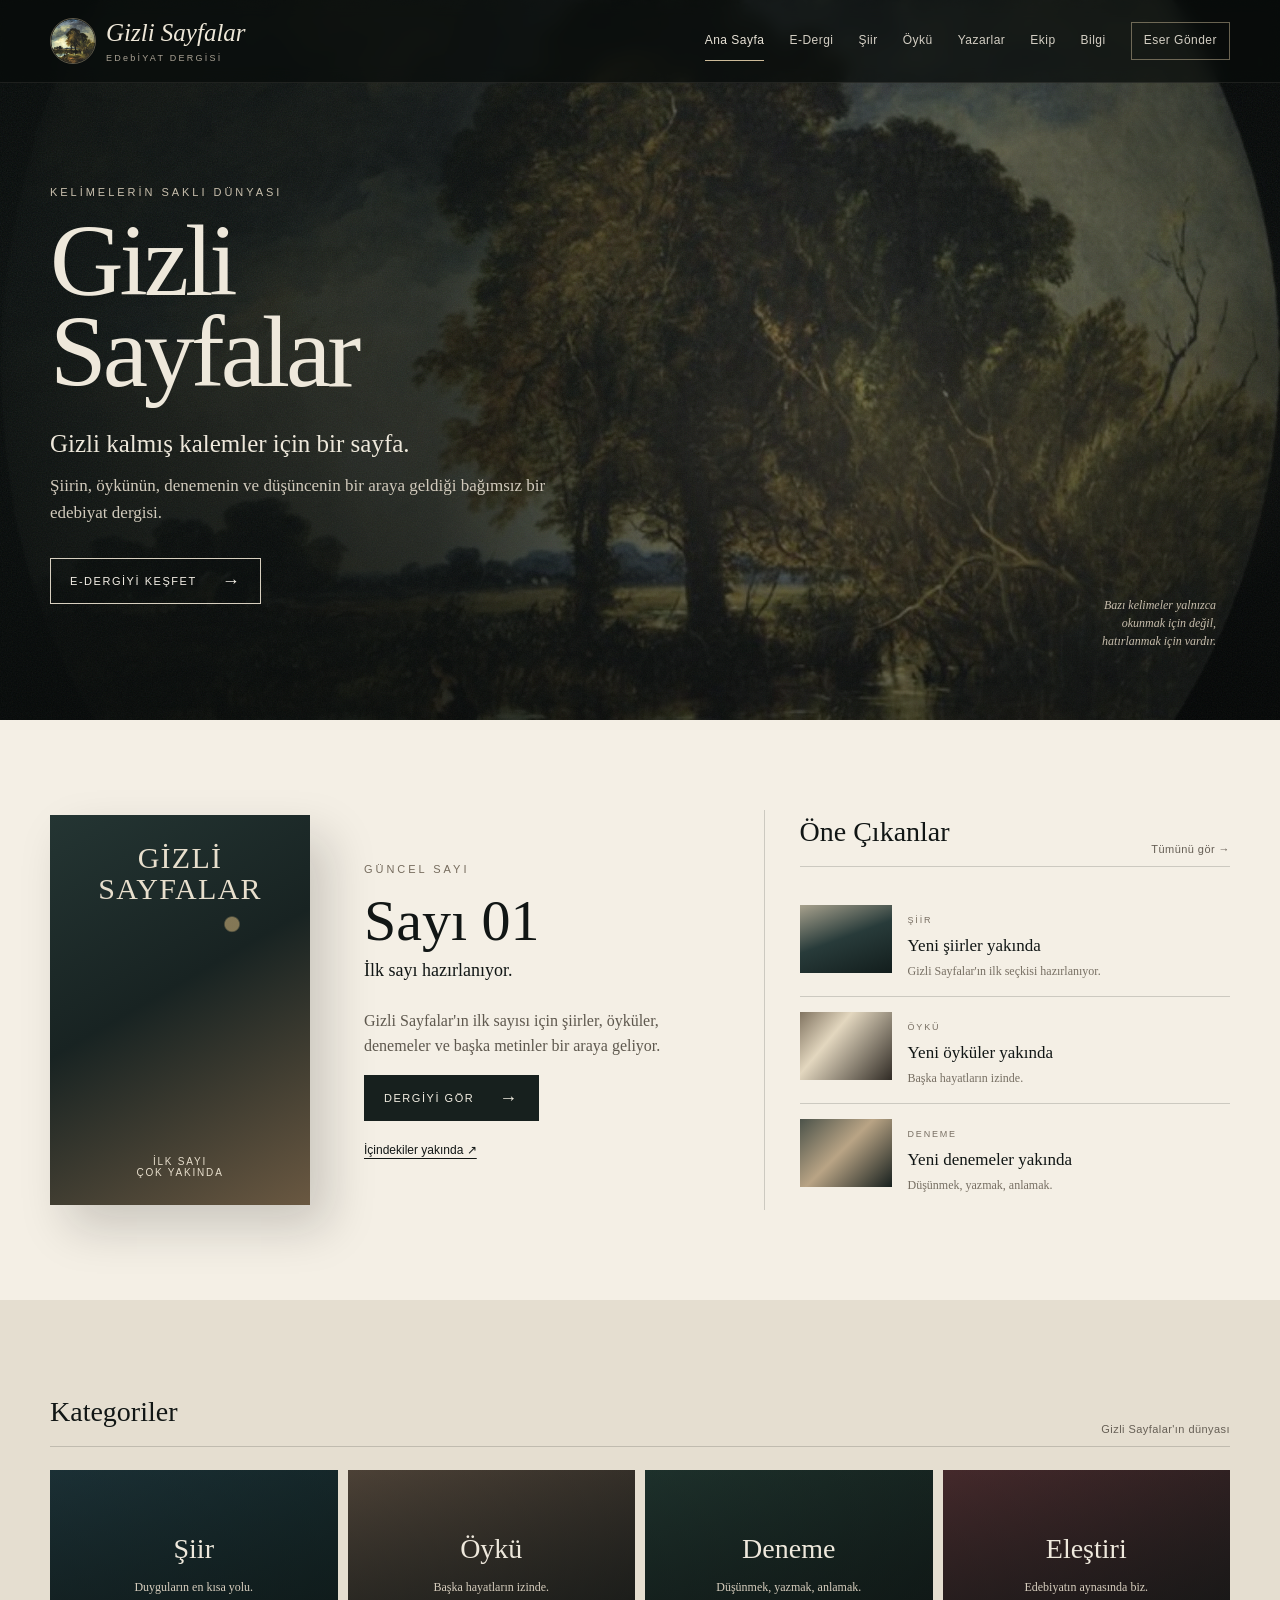
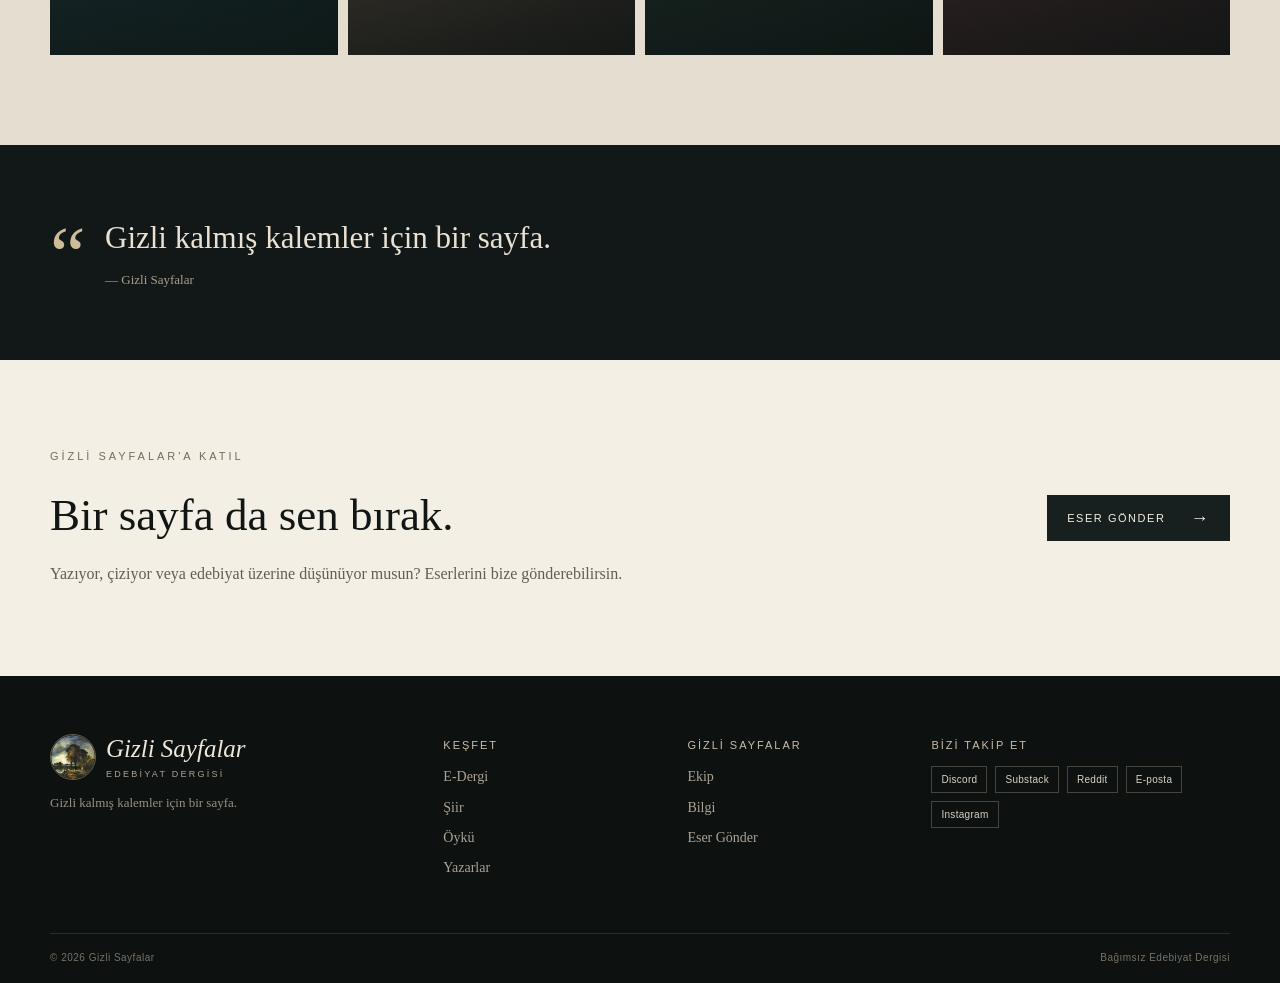
==== commit 72b1c33a: "Add files via upload" ====
--- a/index.html
+++ b/index.html
@@ -1,17 +1,19 @@
 <!doctype html>
 <html lang="tr">
 <head>
-<meta charset="utf-8">
-<meta name="viewport" content="width=device-width, initial-scale=1">
-<meta name="description" content="Gizli Sayfalar — Gizli kalmış kalemler için bir sayfa.">
-<title>Gizli Sayfalar — Edebiyat Dergisi</title>
-<link rel="icon" href="assets/logo.svg" type="image/svg+xml">
-<link rel="stylesheet" href="css/style.css">
+  <meta charset="utf-8">
+  <meta name="viewport" content="width=device-width, initial-scale=1">
+  <meta name="description" content="Gizli Sayfalar — Gizli kalmış kalemler için bir sayfa. Şiir, öykü, deneme ve edebiyat.">
+  <title>Gizli Sayfalar — Edebiyat Dergisi</title>
+  <link rel="icon" href="assets/logo.svg" type="image/svg+xml">
+  <link rel="stylesheet" href="css/style.css">
 </head>
 <body>
 <header class="site-header">
   <div class="container nav-wrap">
-    <a class="brand" href="index.html"><img src="assets/logo.svg" alt="Gizli Sayfalar"></a>
+    <a class="brand" href="index.html" aria-label="Gizli Sayfalar ana sayfa">
+      <span class="brand-mark"><img src="assets/logo-emblem.png" alt="" aria-hidden="true"><span><strong>Gizli Sayfalar</strong><small>EDebİYAT DERGİSİ</small></span></span>
+    </a>
     <button class="menu-toggle" aria-label="Menüyü aç/kapat" aria-expanded="false">☰</button>
     <nav class="nav" aria-label="Ana menü">
       <a class="active" href="index.html">Ana Sayfa</a>
@@ -27,71 +29,102 @@
 </header>
 
 <main>
-<section class="hero">
-  <div class="hero-overlay"></div>
-  <div class="container hero-content">
-    <p class="eyebrow">BAĞIMSIZ EDEBİYAT DERGİSİ</p>
-    <h1>Gizli<br>Sayfalar</h1>
-    <p class="hero-lead">Gizli kalmış kalemler için bir sayfa.</p>
-    <p class="hero-copy">Şiirin, öykünün, denemenin ve düşüncenin bir araya geldiği bir edebiyat alanı.</p>
-    <a class="button button-light" href="pages/e-dergi.html">E-DERGİYİ KEŞFET <span>→</span></a>
-  </div>
-  <div class="hero-note">Bazı kelimeler yalnızca<br>okunmak için değil,<br>hatırlanmak için vardır.</div>
-</section>
+  <section class="hero">
+    <div class="hero-overlay"></div>
+    <div class="container hero-content">
+      <p class="eyebrow">KELİMELERİN SAKLI DÜNYASI</p>
+      <h1>Gizli<br>Sayfalar</h1>
+      <p class="hero-lead">Gizli kalmış kalemler için bir sayfa.</p>
+      <p class="hero-copy">Şiirin, öykünün, denemenin ve düşüncenin bir araya geldiği bağımsız bir edebiyat dergisi.</p>
+      <a class="button button-light" href="pages/e-dergi.html">E-DERGİYİ KEŞFET <span>→</span></a>
+    </div>
+    <div class="hero-note">Bazı kelimeler yalnızca<br>okunmak için değil,<br>hatırlanmak için vardır.</div>
+  </section>
 
-<section class="issue-section section">
-<div class="container issue-grid">
-  <div class="issue-cover cover-placeholder"><span>GİZLİ<br>SAYFALAR</span><small>İLK SAYI<br>ÇOK YAKINDA</small></div>
-  <div class="issue-info">
-    <p class="eyebrow dark">GÜNCEL SAYI</p>
-    <h2>Sayı 01</h2>
-    <p class="issue-status">İlk sayı hazırlanıyor.</p>
-    <p>İlk sayı için şiirler, öyküler, denemeler ve başka metinler bir araya geliyor.</p>
-    <a class="button button-dark" href="dergi/sayi-01/index.html">DERGİYİ GÖR <span>→</span></a>
-  </div>
-  <div class="recent">
-    <div class="section-heading"><h2>Öne Çıkanlar</h2><a href="pages/siir.html">Tümünü gör →</a></div>
-    <article class="recent-item"><div class="mini-image img-sea"></div><div><span>ŞİİR</span><h3>Yeni şiirler yakında</h3><p>Gizli Sayfalar'ın ilk seçkisi hazırlanıyor.</p></div></article>
-    <article class="recent-item"><div class="mini-image img-paper"></div><div><span>ÖYKÜ</span><h3>Yeni öyküler yakında</h3><p>Başka hayatların izinde.</p></div></article>
-    <article class="recent-item"><div class="mini-image img-window"></div><div><span>DENEME</span><h3>Yeni denemeler yakında</h3><p>Düşünmek, yazmak, anlamak.</p></div></article>
-  </div>
-</div>
-</section>
+  <section class="issue-section section">
+    <div class="container issue-grid">
+      <div class="issue-cover cover-placeholder" aria-label="İlk sayı kapağı henüz hazır değil">
+        <span>GİZLİ<br>SAYFALAR</span>
+        <small>İLK SAYI<br>ÇOK YAKINDA</small>
+      </div>
+      <div class="issue-info">
+        <p class="eyebrow dark">GÜNCEL SAYI</p>
+        <h2>Sayı 01</h2>
+        <p class="issue-status">İlk sayı hazırlanıyor.</p>
+        <p>Gizli Sayfalar'ın ilk sayısı için şiirler, öyküler, denemeler ve başka metinler bir araya geliyor.</p>
+        <a class="button button-dark" href="pages/e-dergi.html">DERGİYİ GÖR <span>→</span></a>
+        <a class="text-link" href="pages/e-dergi.html">İçindekiler yakında ↗</a>
+      </div>
+      <div class="recent">
+        <div class="section-heading">
+          <h2>Öne Çıkanlar</h2>
+          <a href="pages/siir.html">Tümünü gör →</a>
+        </div>
+        <article class="recent-item">
+          <div class="mini-image img-sea"></div>
+          <div><span>ŞİİR</span><h3>Yeni şiirler yakında</h3><p>Gizli Sayfalar'ın ilk seçkisi hazırlanıyor.</p></div>
+        </article>
+        <article class="recent-item">
+          <div class="mini-image img-paper"></div>
+          <div><span>ÖYKÜ</span><h3>Yeni öyküler yakında</h3><p>Başka hayatların izinde.</p></div>
+        </article>
+        <article class="recent-item">
+          <div class="mini-image img-window"></div>
+          <div><span>DENEME</span><h3>Yeni denemeler yakında</h3><p>Düşünmek, yazmak, anlamak.</p></div>
+        </article>
+      </div>
+    </div>
+  </section>
 
-<section class="categories section section-muted">
-<div class="container">
-  <div class="section-heading"><h2>Kategoriler</h2><span>Gizli Sayfalar'ın dünyası</span></div>
-  <div class="category-grid">
-    <a class="category-card cat-poem" href="pages/siir.html"><strong>Şiir</strong><small>Duyguların en kısa yolu.</small></a>
-    <a class="category-card cat-story" href="pages/oyku.html"><strong>Öykü</strong><small>Başka hayatların izinde.</small></a>
-    <a class="category-card cat-essay" href="pages/siir.html"><strong>Deneme</strong><small>Düşünmek, yazmak, anlamak.</small></a>
-    <a class="category-card cat-crit" href="pages/siir.html"><strong>Eleştiri</strong><small>Edebiyatın aynasında biz.</small></a>
-  </div>
-</div>
-</section>
+  <section class="categories section section-muted">
+    <div class="container">
+      <div class="section-heading">
+        <h2>Kategoriler</h2>
+        <span>Gizli Sayfalar'ın dünyası</span>
+      </div>
+      <div class="category-grid">
+        <a class="category-card cat-poem" href="pages/siir.html"><strong>Şiir</strong><small>Duyguların en kısa yolu.</small></a>
+        <a class="category-card cat-story" href="pages/oyku.html"><strong>Öykü</strong><small>Başka hayatların izinde.</small></a>
+        <a class="category-card cat-essay" href="pages/siir.html"><strong>Deneme</strong><small>Düşünmek, yazmak, anlamak.</small></a>
+        <a class="category-card cat-crit" href="pages/siir.html"><strong>Eleştiri</strong><small>Edebiyatın aynasında biz.</small></a>
+      </div>
+    </div>
+  </section>
 
-<section class="quote-band"><div class="container"><span class="quote-mark">“</span><p>Gizli kalmış kalemler için bir sayfa.</p><small>— Gizli Sayfalar</small></div></section>
+  <section class="quote-band">
+    <div class="container">
+      <span class="quote-mark">“</span>
+      <p>Gizli kalmış kalemler için bir sayfa.</p>
+      <small>— Gizli Sayfalar</small>
+    </div>
+  </section>
 
-<section class="join section"><div class="container join-grid">
-  <div><p class="eyebrow dark">GİZLİ SAYFALAR'A KATIL</p><h2>Bir sayfa da sen bırak.</h2><p>Yazıyor, çiziyor veya edebiyat üzerine düşünüyor musun? Eserlerini bize gönderebilirsin.</p></div>
-  <a class="button button-dark" href="pages/gonder.html">ESER GÖNDER <span>→</span></a>
-</div></section>
+  <section class="join section">
+    <div class="container join-grid">
+      <div>
+        <p class="eyebrow dark">GİZLİ SAYFALAR'A KATIL</p>
+        <h2>Bir sayfa da sen bırak.</h2>
+        <p>Yazıyor, çiziyor veya edebiyat üzerine düşünüyor musun? Eserlerini bize gönderebilirsin.</p>
+      </div>
+      <a class="button button-dark" href="pages/gonder.html">ESER GÖNDER <span>→</span></a>
+    </div>
+  </section>
 </main>
 
 <footer class="site-footer">
-<div class="container footer-grid">
-  <div><img src="assets/logo.svg" class="footer-logo" alt="Gizli Sayfalar"><p>Gizli kalmış kalemler için bir sayfa.</p></div>
-  <div><h3>Keşfet</h3><a href="pages/e-dergi.html">E-Dergi</a><a href="pages/siir.html">Şiir</a><a href="pages/oyku.html">Öykü</a><a href="pages/yazarlar.html">Yazarlar</a></div>
-  <div><h3>Gizli Sayfalar</h3><a href="pages/ekip.html">Ekip</a><a href="pages/bilgi.html">Bilgi</a><a href="pages/gonder.html">Eser Gönder</a></div>
-  <div><h3>Bizi takip et</h3><div class="socials">
-    <a href="https://discord.gg/N4m8sy9b" target="_blank" rel="noopener">Discord</a>
-    <a href="https://www.instagram.com/gizlisayfalardergisi?igsi=eDFiaDN3czNrcjU2" target="_blank" rel="noopener">Instagram</a>
-    <a href="https://substack.com/@lebklebkral?utm_source=share&utm_medium=android&r=7fsu47" target="_blank" rel="noopener">Substack</a>
-    <a href="https://www.reddit.com/r/GizliSayfalar/s/rLZT53cDWE" target="_blank" rel="noopener">Reddit</a>
-    <a href="mailto:gizlisayfalardergisi@gmail.com">E-posta</a>
-  </div></div>
-</div>
-<div class="container footer-bottom"><span>© 2026 Gizli Sayfalar</span><span>Bağımsız Edebiyat Dergisi</span></div>
+  <div class="container footer-grid">
+    <div><span class="brand-mark footer-brand"><img src="assets/logo-emblem.png" alt="" aria-hidden="true"><span><strong>Gizli Sayfalar</strong><small>EDEBİYAT DERGİSİ</small></span></span><p>Gizli kalmış kalemler için bir sayfa.</p></div>
+    <div><h3>Keşfet</h3><a href="pages/e-dergi.html">E-Dergi</a><a href="pages/siir.html">Şiir</a><a href="pages/oyku.html">Öykü</a><a href="pages/yazarlar.html">Yazarlar</a></div>
+    <div><h3>Gizli Sayfalar</h3><a href="pages/ekip.html">Ekip</a><a href="pages/bilgi.html">Bilgi</a><a href="pages/gonder.html">Eser Gönder</a></div>
+    <div><h3>Bizi takip et</h3><div class="socials">
+      <a href="https://discord.gg/N4m8sy9b" target="_blank" rel="noopener" aria-label="Discord">Discord</a>
+      <a href="https://substack.com/@lebklebkral?utm_source=share&utm_medium=android&r=7fsu47" target="_blank" rel="noopener" aria-label="Substack">Substack</a>
+      <a href="https://www.reddit.com/r/GizliSayfalar/s/rLZT53cDWE" target="_blank" rel="noopener" aria-label="Reddit">Reddit</a>
+      <a href="mailto:gizlisayfalardergisi@gmail.com" aria-label="E-posta">E-posta</a>
+      <a href="https://www.instagram.com/gizlisayfalardergisi?igsi=eDFiaDN3czNrcjU2" target="_blank" rel="noopener">Instagram</a>
+    </div></div>
+  </div>
+  <div class="container footer-bottom"><span>© 2026 Gizli Sayfalar</span><span>Bağımsız Edebiyat Dergisi</span></div>
 </footer>
 <script src="js/main.js"></script>
 </body>
--- a/css/style.css
+++ b/css/style.css
@@ -166,7 +166,7 @@
     margin:0 auto 30px;
     background:
       linear-gradient(rgba(10,15,14,.12),rgba(10,15,14,.18)),
-      url("../assets/gizli-sayfalar-amblem.jpg") center/cover no-repeat;
+      url("../assets/hero.jpg") center/cover no-repeat;
     border:1px solid rgba(219,204,174,.3);
     box-shadow:0 15px 45px rgba(0,0,0,.32);
     order:-1;
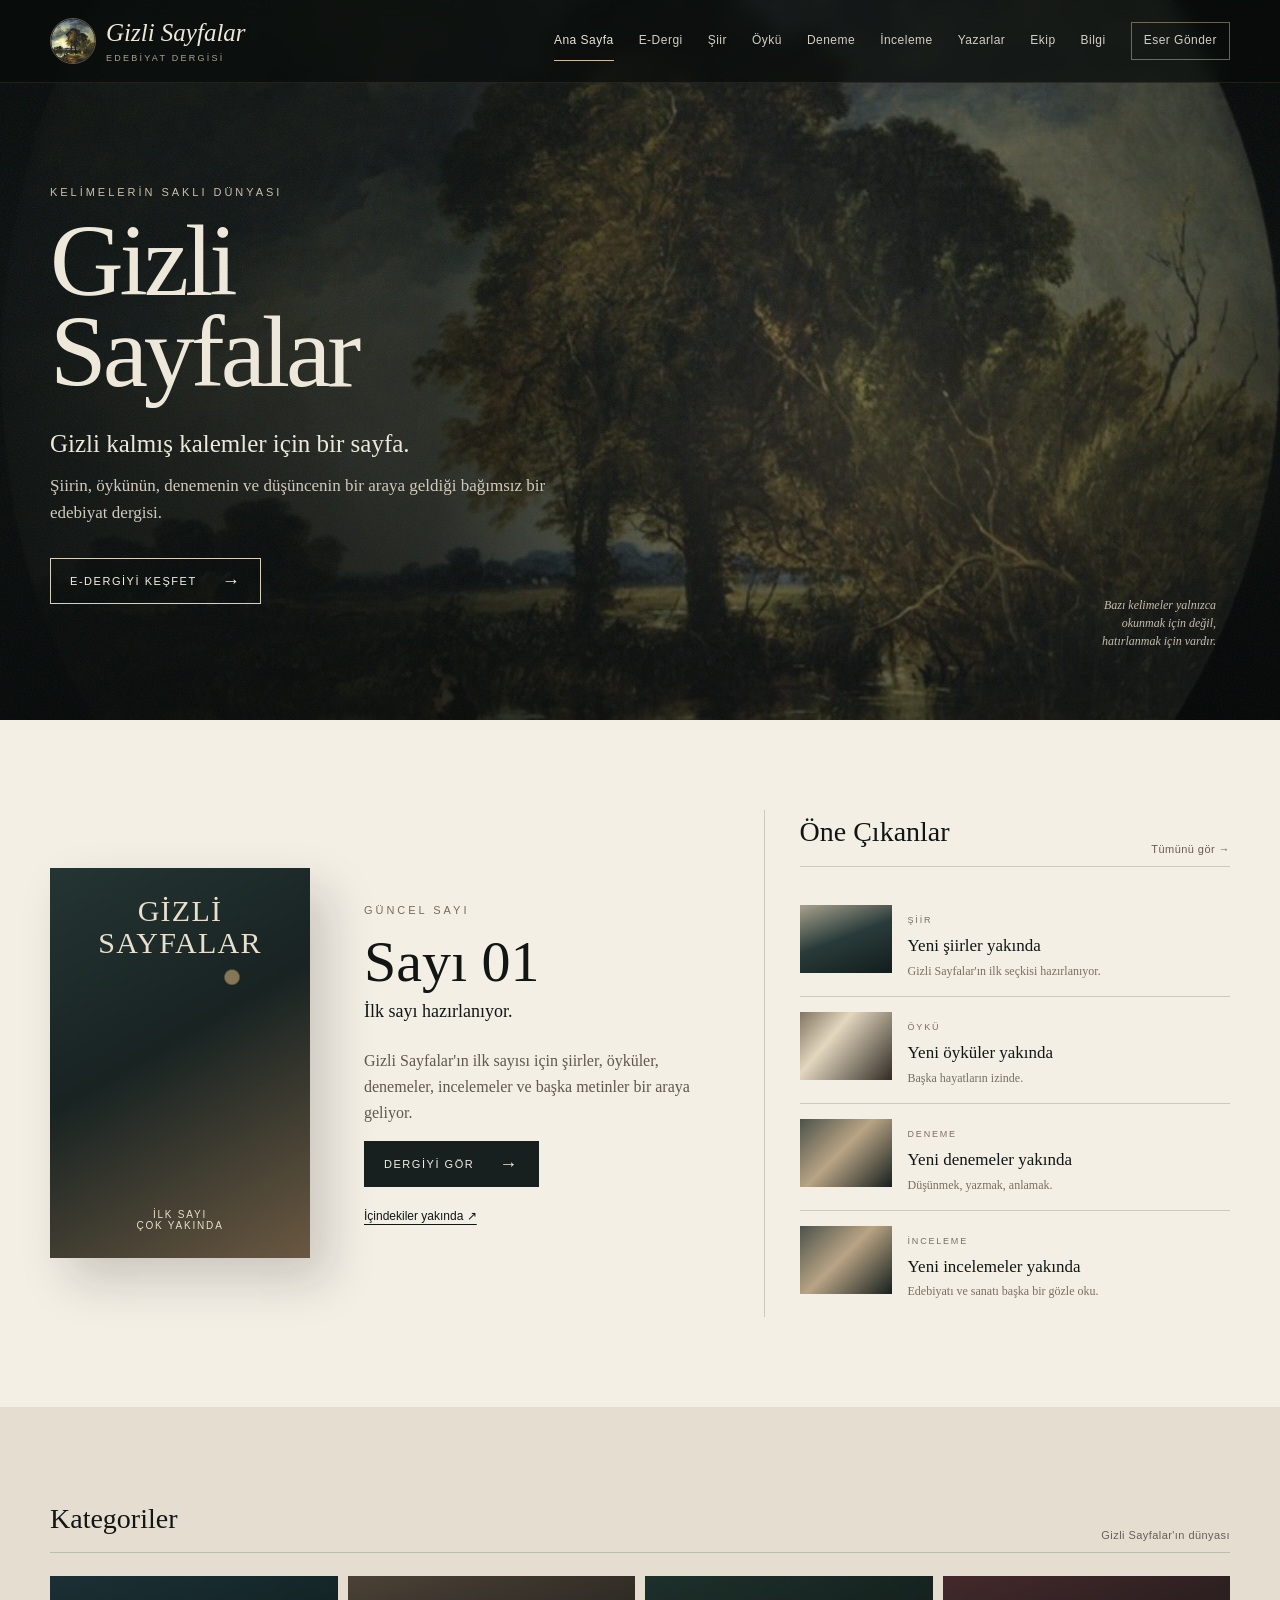
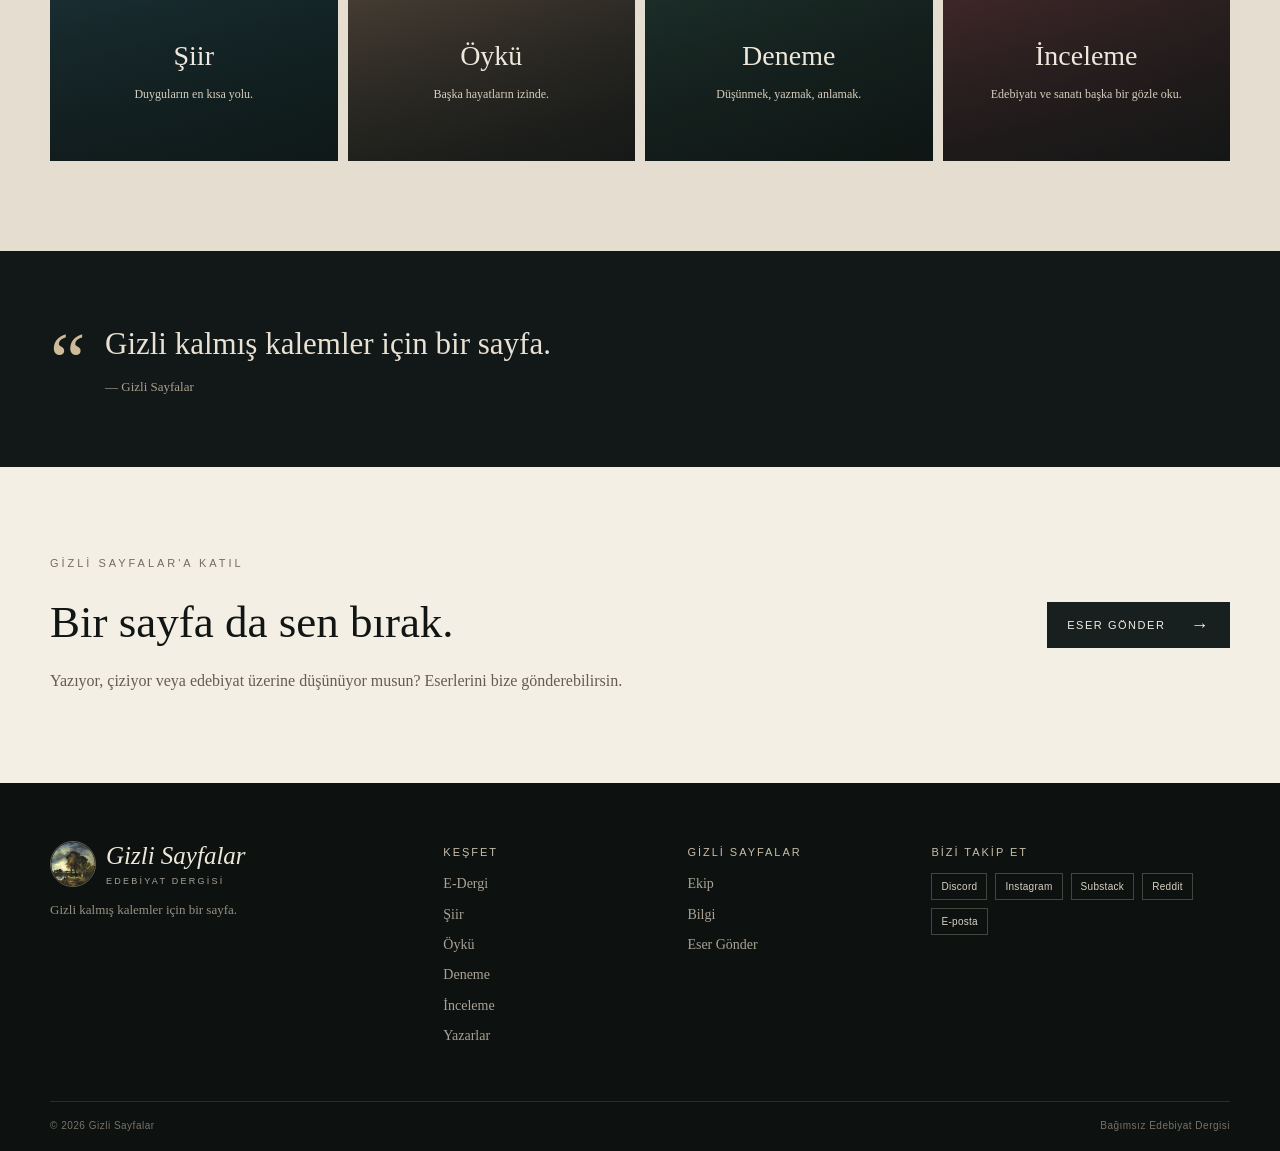
==== commit f9be6f6a: "Refactor index.html for better structure and clarity Updated meta tags and improved content structur" ====
--- a/index.html
+++ b/index.html
@@ -1,131 +1,840 @@
 <!doctype html>
 <html lang="tr">
+
 <head>
+
   <meta charset="utf-8">
-  <meta name="viewport" content="width=device-width, initial-scale=1">
-  <meta name="description" content="Gizli Sayfalar — Gizli kalmış kalemler için bir sayfa. Şiir, öykü, deneme ve edebiyat.">
-  <title>Gizli Sayfalar — Edebiyat Dergisi</title>
-  <link rel="icon" href="assets/logo.svg" type="image/svg+xml">
-  <link rel="stylesheet" href="css/style.css">
+
+  <meta
+    name="viewport"
+    content="width=device-width, initial-scale=1"
+  >
+
+  <meta
+    name="description"
+    content="Gizli Sayfalar — Gizli kalmış kalemler için bir sayfa. Şiir, öykü, deneme, inceleme ve edebiyat."
+  >
+
+  <title>
+    Gizli Sayfalar — Edebiyat Dergisi
+  </title>
+
+  <link
+    rel="icon"
+    href="assets/logo.svg"
+    type="image/svg+xml"
+  >
+
+  <link
+    rel="stylesheet"
+    href="css/style.css"
+  >
+
 </head>
+
+
 <body>
+
+
+<!-- =========================
+     HEADER
+========================= -->
+
 <header class="site-header">
+
   <div class="container nav-wrap">
-    <a class="brand" href="index.html" aria-label="Gizli Sayfalar ana sayfa">
-      <span class="brand-mark"><img src="assets/logo-emblem.png" alt="" aria-hidden="true"><span><strong>Gizli Sayfalar</strong><small>EDebİYAT DERGİSİ</small></span></span>
+
+
+    <a
+      class="brand"
+      href="index.html"
+      aria-label="Gizli Sayfalar ana sayfa"
+    >
+
+      <span class="brand-mark">
+
+        <img
+          src="assets/logo-emblem.png"
+          alt=""
+          aria-hidden="true"
+        >
+
+        <span>
+
+          <strong>
+            Gizli Sayfalar
+          </strong>
+
+          <small>
+            EDEBİYAT DERGİSİ
+          </small>
+
+        </span>
+
+      </span>
+
     </a>
-    <button class="menu-toggle" aria-label="Menüyü aç/kapat" aria-expanded="false">☰</button>
-    <nav class="nav" aria-label="Ana menü">
-      <a class="active" href="index.html">Ana Sayfa</a>
-      <a href="pages/e-dergi.html">E-Dergi</a>
-      <a href="pages/siir.html">Şiir</a>
-      <a href="pages/oyku.html">Öykü</a>
-      <a href="pages/yazarlar.html">Yazarlar</a>
-      <a href="pages/ekip.html">Ekip</a>
-      <a href="pages/bilgi.html">Bilgi</a>
-      <a class="nav-submit" href="pages/gonder.html">Eser Gönder</a>
+
+
+    <button
+      class="menu-toggle"
+      aria-label="Menüyü aç/kapat"
+      aria-expanded="false"
+    >
+      ☰
+    </button>
+
+
+    <nav
+      class="nav"
+      aria-label="Ana menü"
+    >
+
+      <a
+        class="active"
+        href="index.html"
+      >
+        Ana Sayfa
+      </a>
+
+      <a href="pages/e-dergi.html">
+        E-Dergi
+      </a>
+
+      <a href="pages/siir.html">
+        Şiir
+      </a>
+
+      <a href="pages/oyku.html">
+        Öykü
+      </a>
+
+      <a href="pages/deneme.html">
+        Deneme
+      </a>
+
+      <a href="pages/inceleme.html">
+        İnceleme
+      </a>
+
+      <a href="pages/yazarlar.html">
+        Yazarlar
+      </a>
+
+      <a href="pages/ekip.html">
+        Ekip
+      </a>
+
+      <a href="pages/bilgi.html">
+        Bilgi
+      </a>
+
+      <a
+        class="nav-submit"
+        href="pages/gonder.html"
+      >
+        Eser Gönder
+      </a>
+
     </nav>
+
+
   </div>
+
 </header>
 
+
+
+<!-- =========================
+     MAIN
+========================= -->
+
 <main>
-  <section class="hero">
-    <div class="hero-overlay"></div>
-    <div class="container hero-content">
-      <p class="eyebrow">KELİMELERİN SAKLI DÜNYASI</p>
-      <h1>Gizli<br>Sayfalar</h1>
-      <p class="hero-lead">Gizli kalmış kalemler için bir sayfa.</p>
-      <p class="hero-copy">Şiirin, öykünün, denemenin ve düşüncenin bir araya geldiği bağımsız bir edebiyat dergisi.</p>
-      <a class="button button-light" href="pages/e-dergi.html">E-DERGİYİ KEŞFET <span>→</span></a>
-    </div>
-    <div class="hero-note">Bazı kelimeler yalnızca<br>okunmak için değil,<br>hatırlanmak için vardır.</div>
-  </section>
-
-  <section class="issue-section section">
-    <div class="container issue-grid">
-      <div class="issue-cover cover-placeholder" aria-label="İlk sayı kapağı henüz hazır değil">
-        <span>GİZLİ<br>SAYFALAR</span>
-        <small>İLK SAYI<br>ÇOK YAKINDA</small>
+
+
+<!-- HERO -->
+
+<section class="hero">
+
+  <div class="hero-overlay"></div>
+
+
+  <div class="container hero-content">
+
+
+    <p class="eyebrow">
+      KELİMELERİN SAKLI DÜNYASI
+    </p>
+
+
+    <h1>
+      Gizli<br>
+      Sayfalar
+    </h1>
+
+
+    <p class="hero-lead">
+      Gizli kalmış kalemler için bir sayfa.
+    </p>
+
+
+    <p class="hero-copy">
+      Şiirin, öykünün, denemenin ve düşüncenin
+      bir araya geldiği bağımsız bir edebiyat dergisi.
+    </p>
+
+
+    <a
+      class="button button-light"
+      href="pages/e-dergi.html"
+    >
+
+      E-DERGİYİ KEŞFET
+
+      <span>
+        →
+      </span>
+
+    </a>
+
+
+  </div>
+
+
+  <div class="hero-note">
+
+    Bazı kelimeler yalnızca<br>
+    okunmak için değil,<br>
+    hatırlanmak için vardır.
+
+  </div>
+
+
+</section>
+
+
+
+<!-- =========================
+     CURRENT ISSUE
+========================= -->
+
+<section class="issue-section section">
+
+  <div class="container issue-grid">
+
+
+    <div
+      class="issue-cover cover-placeholder"
+      aria-label="İlk sayı kapağı henüz hazır değil"
+    >
+
+      <span>
+        GİZLİ<br>
+        SAYFALAR
+      </span>
+
+      <small>
+        İLK SAYI<br>
+        ÇOK YAKINDA
+      </small>
+
+    </div>
+
+
+    <div class="issue-info">
+
+      <p class="eyebrow dark">
+        GÜNCEL SAYI
+      </p>
+
+
+      <h2>
+        Sayı 01
+      </h2>
+
+
+      <p class="issue-status">
+        İlk sayı hazırlanıyor.
+      </p>
+
+
+      <p>
+        Gizli Sayfalar'ın ilk sayısı için
+        şiirler, öyküler, denemeler,
+        incelemeler ve başka metinler
+        bir araya geliyor.
+      </p>
+
+
+      <a
+        class="button button-dark"
+        href="pages/e-dergi.html"
+      >
+
+        DERGİYİ GÖR
+
+        <span>
+          →
+        </span>
+
+      </a>
+
+
+      <a
+        class="text-link"
+        href="pages/e-dergi.html"
+      >
+        İçindekiler yakında ↗
+      </a>
+
+
+    </div>
+
+
+
+    <!-- ÖNE ÇIKANLAR -->
+
+    <div class="recent">
+
+
+      <div class="section-heading">
+
+        <h2>
+          Öne Çıkanlar
+        </h2>
+
+        <a href="pages/siir.html">
+          Tümünü gör →
+        </a>
+
       </div>
-      <div class="issue-info">
-        <p class="eyebrow dark">GÜNCEL SAYI</p>
-        <h2>Sayı 01</h2>
-        <p class="issue-status">İlk sayı hazırlanıyor.</p>
-        <p>Gizli Sayfalar'ın ilk sayısı için şiirler, öyküler, denemeler ve başka metinler bir araya geliyor.</p>
-        <a class="button button-dark" href="pages/e-dergi.html">DERGİYİ GÖR <span>→</span></a>
-        <a class="text-link" href="pages/e-dergi.html">İçindekiler yakında ↗</a>
+
+
+
+      <!-- ŞİİR -->
+
+      <article class="recent-item">
+
+        <div
+          class="mini-image img-sea"
+          aria-hidden="true"
+        ></div>
+
+
+        <div>
+
+          <span>
+            ŞİİR
+          </span>
+
+          <h3>
+            Yeni şiirler yakında
+          </h3>
+
+          <p>
+            Gizli Sayfalar'ın ilk seçkisi hazırlanıyor.
+          </p>
+
+        </div>
+
+      </article>
+
+
+
+      <!-- ÖYKÜ -->
+
+      <article class="recent-item">
+
+        <div
+          class="mini-image img-paper"
+          aria-hidden="true"
+        ></div>
+
+
+        <div>
+
+          <span>
+            ÖYKÜ
+          </span>
+
+          <h3>
+            Yeni öyküler yakında
+          </h3>
+
+          <p>
+            Başka hayatların izinde.
+          </p>
+
+        </div>
+
+      </article>
+
+
+
+      <!-- DENEME -->
+
+      <article class="recent-item">
+
+        <div
+          class="mini-image img-window"
+          aria-hidden="true"
+        ></div>
+
+
+        <div>
+
+          <span>
+            DENEME
+          </span>
+
+          <h3>
+            Yeni denemeler yakında
+          </h3>
+
+          <p>
+            Düşünmek, yazmak, anlamak.
+          </p>
+
+        </div>
+
+      </article>
+
+
+
+      <!-- İNCELEME -->
+
+      <article class="recent-item">
+
+        <div
+          class="mini-image img-window"
+          aria-hidden="true"
+        ></div>
+
+
+        <div>
+
+          <span>
+            İNCELEME
+          </span>
+
+          <h3>
+            Yeni incelemeler yakında
+          </h3>
+
+          <p>
+            Edebiyatı ve sanatı başka bir gözle oku.
+          </p>
+
+        </div>
+
+      </article>
+
+
+    </div>
+
+
+  </div>
+
+</section>
+
+
+
+<!-- =========================
+     CATEGORIES
+========================= -->
+
+<section class="categories section section-muted">
+
+  <div class="container">
+
+
+    <div class="section-heading">
+
+      <h2>
+        Kategoriler
+      </h2>
+
+      <span>
+        Gizli Sayfalar'ın dünyası
+      </span>
+
+    </div>
+
+
+
+    <div class="category-grid">
+
+
+      <!-- ŞİİR -->
+
+      <a
+        class="category-card cat-poem"
+        href="pages/siir.html"
+      >
+
+        <strong>
+          Şiir
+        </strong>
+
+        <small>
+          Duyguların en kısa yolu.
+        </small>
+
+      </a>
+
+
+
+      <!-- ÖYKÜ -->
+
+      <a
+        class="category-card cat-story"
+        href="pages/oyku.html"
+      >
+
+        <strong>
+          Öykü
+        </strong>
+
+        <small>
+          Başka hayatların izinde.
+        </small>
+
+      </a>
+
+
+
+      <!-- DENEME -->
+
+      <a
+        class="category-card cat-essay"
+        href="pages/deneme.html"
+      >
+
+        <strong>
+          Deneme
+        </strong>
+
+        <small>
+          Düşünmek, yazmak, anlamak.
+        </small>
+
+      </a>
+
+
+
+      <!-- İNCELEME -->
+
+      <a
+        class="category-card cat-crit"
+        href="pages/inceleme.html"
+      >
+
+        <strong>
+          İnceleme
+        </strong>
+
+        <small>
+          Edebiyatı ve sanatı başka bir gözle oku.
+        </small>
+
+      </a>
+
+
+    </div>
+
+  </div>
+
+</section>
+
+
+
+<!-- =========================
+     QUOTE
+========================= -->
+
+<section class="quote-band">
+
+  <div class="container">
+
+
+    <span class="quote-mark">
+      “
+    </span>
+
+
+    <p>
+      Gizli kalmış kalemler için bir sayfa.
+    </p>
+
+
+    <small>
+      — Gizli Sayfalar
+    </small>
+
+
+  </div>
+
+</section>
+
+
+
+<!-- =========================
+     JOIN
+========================= -->
+
+<section class="join section">
+
+  <div class="container join-grid">
+
+
+    <div>
+
+      <p class="eyebrow dark">
+        GİZLİ SAYFALAR'A KATIL
+      </p>
+
+
+      <h2>
+        Bir sayfa da sen bırak.
+      </h2>
+
+
+      <p>
+        Yazıyor, çiziyor veya edebiyat üzerine
+        düşünüyor musun?
+        Eserlerini bize gönderebilirsin.
+      </p>
+
+    </div>
+
+
+    <a
+      class="button button-dark"
+      href="pages/gonder.html"
+    >
+
+      ESER GÖNDER
+
+      <span>
+        →
+      </span>
+
+    </a>
+
+
+  </div>
+
+</section>
+
+
+</main>
+
+
+
+<!-- =========================
+     FOOTER
+========================= -->
+
+<footer class="site-footer">
+
+
+  <div class="container footer-grid">
+
+
+    <!-- MARKA -->
+
+    <div>
+
+      <span class="brand-mark footer-brand">
+
+        <img
+          src="assets/logo-emblem.png"
+          alt=""
+          aria-hidden="true"
+        >
+
+        <span>
+
+          <strong>
+            Gizli Sayfalar
+          </strong>
+
+          <small>
+            EDEBİYAT DERGİSİ
+          </small>
+
+        </span>
+
+      </span>
+
+
+      <p>
+        Gizli kalmış kalemler için bir sayfa.
+      </p>
+
+    </div>
+
+
+
+    <!-- KEŞFET -->
+
+    <div>
+
+      <h3>
+        Keşfet
+      </h3>
+
+
+      <a href="pages/e-dergi.html">
+        E-Dergi
+      </a>
+
+
+      <a href="pages/siir.html">
+        Şiir
+      </a>
+
+
+      <a href="pages/oyku.html">
+        Öykü
+      </a>
+
+
+      <a href="pages/deneme.html">
+        Deneme
+      </a>
+
+
+      <a href="pages/inceleme.html">
+        İnceleme
+      </a>
+
+
+      <a href="pages/yazarlar.html">
+        Yazarlar
+      </a>
+
+    </div>
+
+
+
+    <!-- GİZLİ SAYFALAR -->
+
+    <div>
+
+      <h3>
+        Gizli Sayfalar
+      </h3>
+
+
+      <a href="pages/ekip.html">
+        Ekip
+      </a>
+
+
+      <a href="pages/bilgi.html">
+        Bilgi
+      </a>
+
+
+      <a href="pages/gonder.html">
+        Eser Gönder
+      </a>
+
+    </div>
+
+
+
+    <!-- SOSYAL -->
+
+    <div>
+
+      <h3>
+        Bizi takip et
+      </h3>
+
+
+      <div class="socials">
+
+
+        <a
+          href="https://discord.gg/N4m8sy9b"
+          target="_blank"
+          rel="noopener"
+          aria-label="Discord"
+        >
+          Discord
+        </a>
+
+
+        <a
+          href="https://www.instagram.com/gizlisayfalardergisi?igsi=eDFiaDN3czNrcjU2"
+          target="_blank"
+          rel="noopener"
+          aria-label="Instagram"
+        >
+          Instagram
+        </a>
+
+
+        <a
+          href="https://substack.com/@lebklebkral?utm_source=share&utm_medium=android&r=7fsu47"
+          target="_blank"
+          rel="noopener"
+          aria-label="Substack"
+        >
+          Substack
+        </a>
+
+
+        <a
+          href="https://www.reddit.com/r/GizliSayfalar/s/rLZT53cDWE"
+          target="_blank"
+          rel="noopener"
+          aria-label="Reddit"
+        >
+          Reddit
+        </a>
+
+
+        <a
+          href="mailto:gizlisayfalardergisi@gmail.com"
+          aria-label="E-posta"
+        >
+          E-posta
+        </a>
+
+
       </div>
-      <div class="recent">
-        <div class="section-heading">
-          <h2>Öne Çıkanlar</h2>
-          <a href="pages/siir.html">Tümünü gör →</a>
-        </div>
-        <article class="recent-item">
-          <div class="mini-image img-sea"></div>
-          <div><span>ŞİİR</span><h3>Yeni şiirler yakında</h3><p>Gizli Sayfalar'ın ilk seçkisi hazırlanıyor.</p></div>
-        </article>
-        <article class="recent-item">
-          <div class="mini-image img-paper"></div>
-          <div><span>ÖYKÜ</span><h3>Yeni öyküler yakında</h3><p>Başka hayatların izinde.</p></div>
-        </article>
-        <article class="recent-item">
-          <div class="mini-image img-window"></div>
-          <div><span>DENEME</span><h3>Yeni denemeler yakında</h3><p>Düşünmek, yazmak, anlamak.</p></div>
-        </article>
-      </div>
-    </div>
-  </section>
-
-  <section class="categories section section-muted">
-    <div class="container">
-      <div class="section-heading">
-        <h2>Kategoriler</h2>
-        <span>Gizli Sayfalar'ın dünyası</span>
-      </div>
-      <div class="category-grid">
-        <a class="category-card cat-poem" href="pages/siir.html"><strong>Şiir</strong><small>Duyguların en kısa yolu.</small></a>
-        <a class="category-card cat-story" href="pages/oyku.html"><strong>Öykü</strong><small>Başka hayatların izinde.</small></a>
-        <a class="category-card cat-essay" href="pages/siir.html"><strong>Deneme</strong><small>Düşünmek, yazmak, anlamak.</small></a>
-        <a class="category-card cat-crit" href="pages/siir.html"><strong>Eleştiri</strong><small>Edebiyatın aynasında biz.</small></a>
-      </div>
-    </div>
-  </section>
-
-  <section class="quote-band">
-    <div class="container">
-      <span class="quote-mark">“</span>
-      <p>Gizli kalmış kalemler için bir sayfa.</p>
-      <small>— Gizli Sayfalar</small>
-    </div>
-  </section>
-
-  <section class="join section">
-    <div class="container join-grid">
-      <div>
-        <p class="eyebrow dark">GİZLİ SAYFALAR'A KATIL</p>
-        <h2>Bir sayfa da sen bırak.</h2>
-        <p>Yazıyor, çiziyor veya edebiyat üzerine düşünüyor musun? Eserlerini bize gönderebilirsin.</p>
-      </div>
-      <a class="button button-dark" href="pages/gonder.html">ESER GÖNDER <span>→</span></a>
-    </div>
-  </section>
-</main>
-
-<footer class="site-footer">
-  <div class="container footer-grid">
-    <div><span class="brand-mark footer-brand"><img src="assets/logo-emblem.png" alt="" aria-hidden="true"><span><strong>Gizli Sayfalar</strong><small>EDEBİYAT DERGİSİ</small></span></span><p>Gizli kalmış kalemler için bir sayfa.</p></div>
-    <div><h3>Keşfet</h3><a href="pages/e-dergi.html">E-Dergi</a><a href="pages/siir.html">Şiir</a><a href="pages/oyku.html">Öykü</a><a href="pages/yazarlar.html">Yazarlar</a></div>
-    <div><h3>Gizli Sayfalar</h3><a href="pages/ekip.html">Ekip</a><a href="pages/bilgi.html">Bilgi</a><a href="pages/gonder.html">Eser Gönder</a></div>
-    <div><h3>Bizi takip et</h3><div class="socials">
-      <a href="https://discord.gg/N4m8sy9b" target="_blank" rel="noopener" aria-label="Discord">Discord</a>
-      <a href="https://substack.com/@lebklebkral?utm_source=share&utm_medium=android&r=7fsu47" target="_blank" rel="noopener" aria-label="Substack">Substack</a>
-      <a href="https://www.reddit.com/r/GizliSayfalar/s/rLZT53cDWE" target="_blank" rel="noopener" aria-label="Reddit">Reddit</a>
-      <a href="mailto:gizlisayfalardergisi@gmail.com" aria-label="E-posta">E-posta</a>
-      <a href="https://www.instagram.com/gizlisayfalardergisi?igsi=eDFiaDN3czNrcjU2" target="_blank" rel="noopener">Instagram</a>
-    </div></div>
+
+    </div>
+
+
   </div>
-  <div class="container footer-bottom"><span>© 2026 Gizli Sayfalar</span><span>Bağımsız Edebiyat Dergisi</span></div>
+
+
+
+  <div class="container footer-bottom">
+
+    <span>
+      © 2026 Gizli Sayfalar
+    </span>
+
+
+    <span>
+      Bağımsız Edebiyat Dergisi
+    </span>
+
+  </div>
+
+
 </footer>
+
+
+
 <script src="js/main.js"></script>
+
+
 </body>
-</html>+
+</html>
